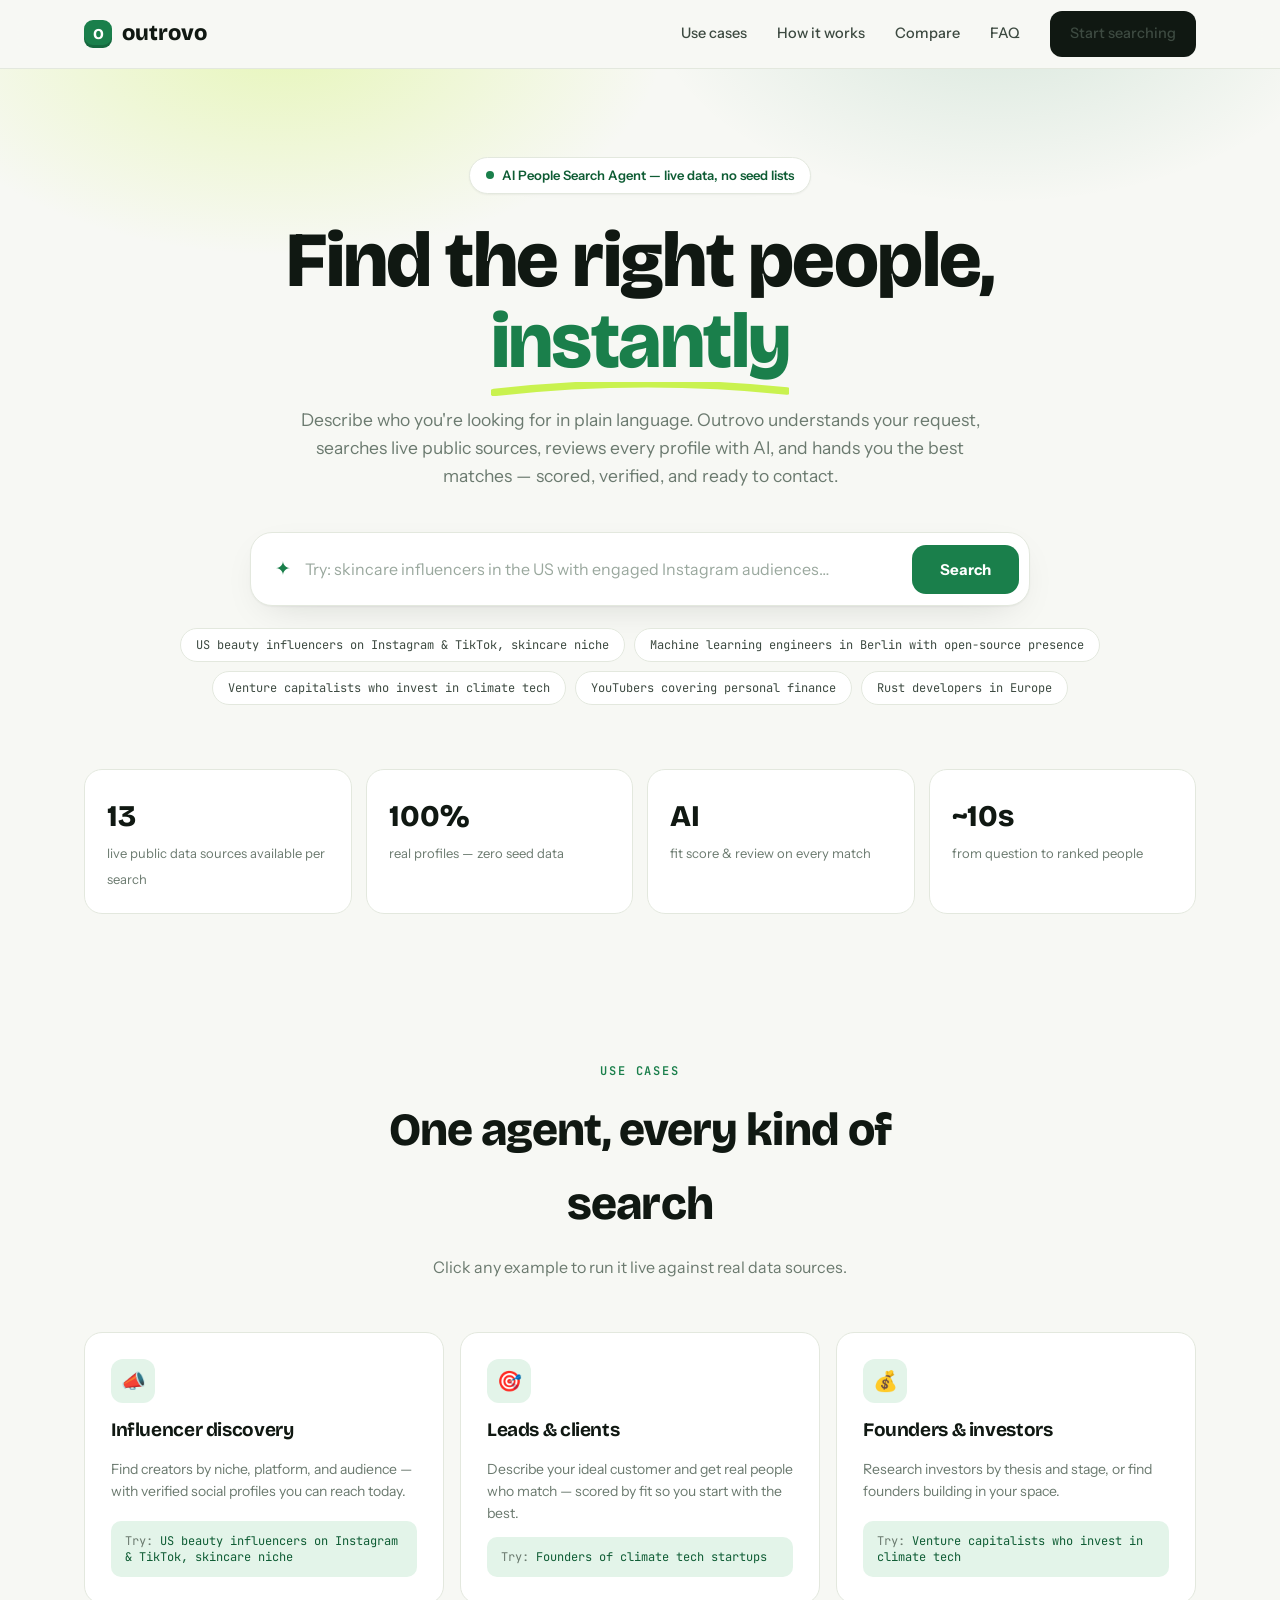
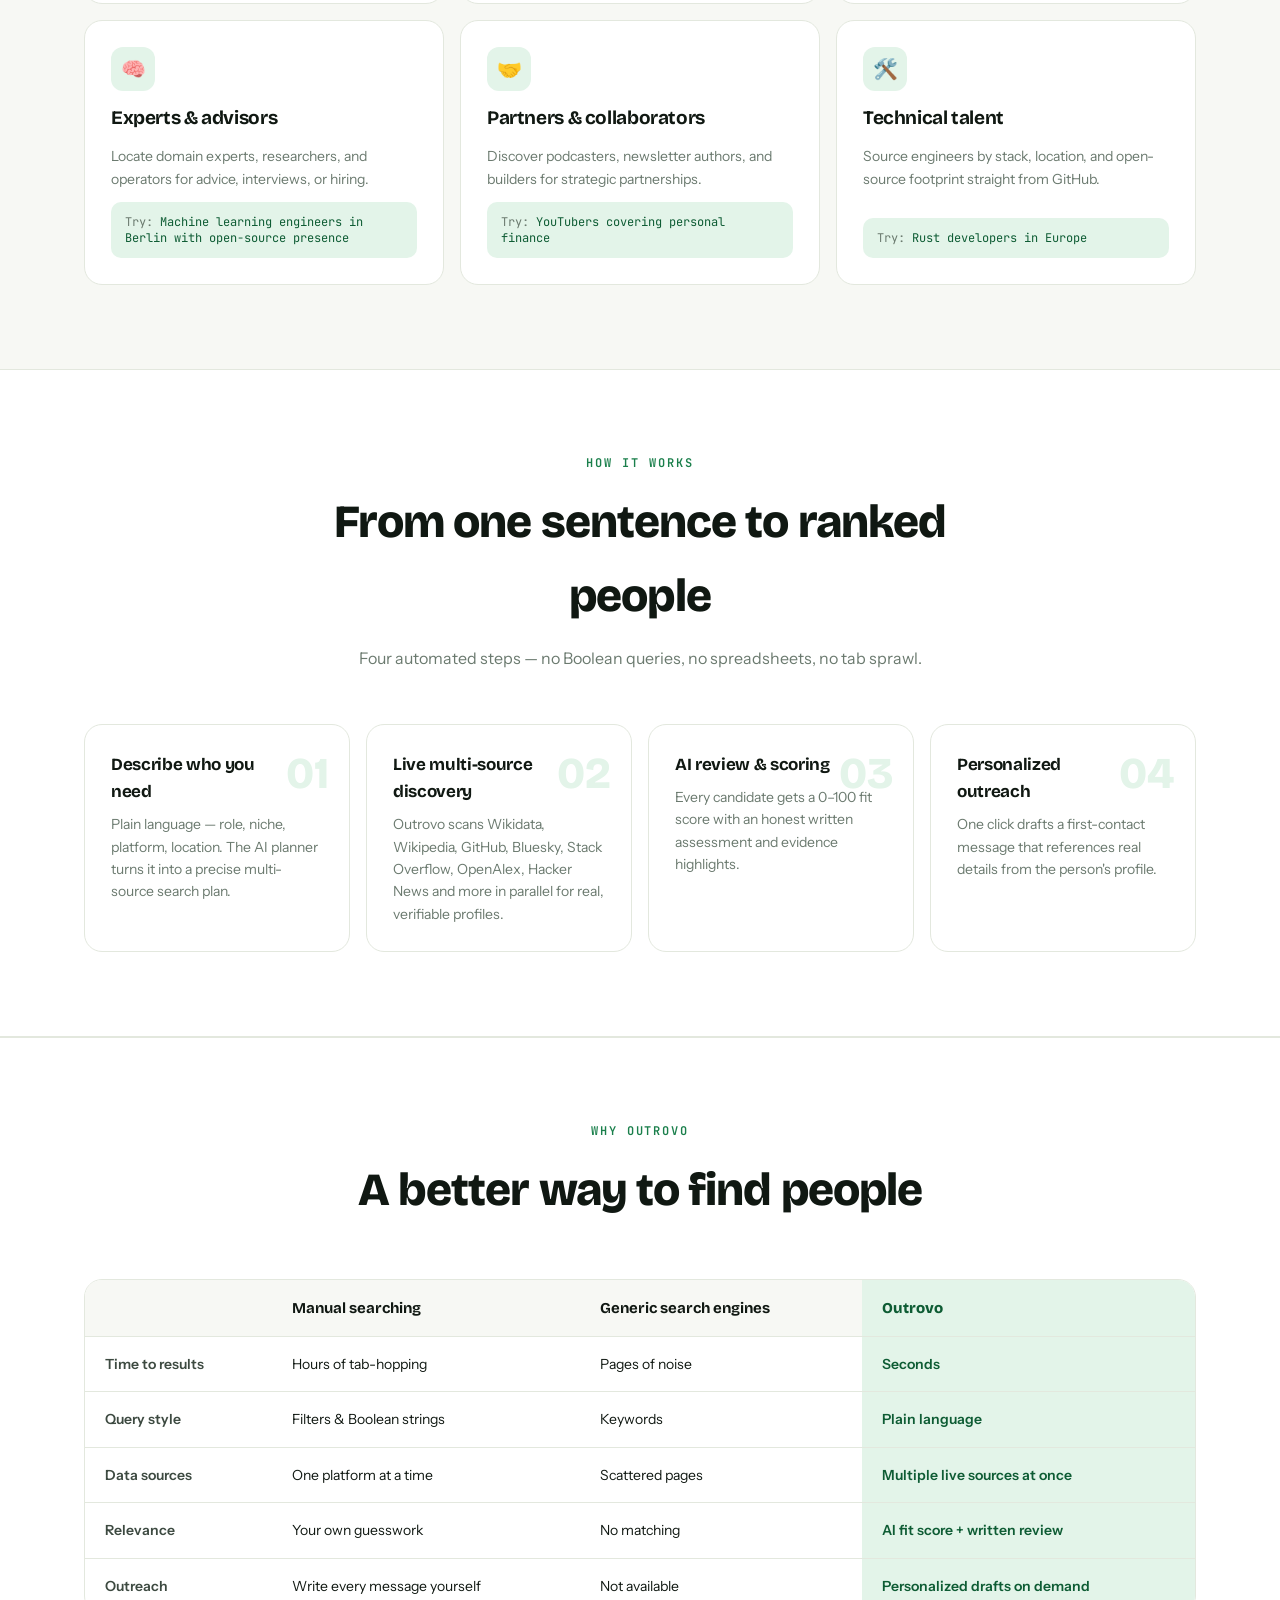
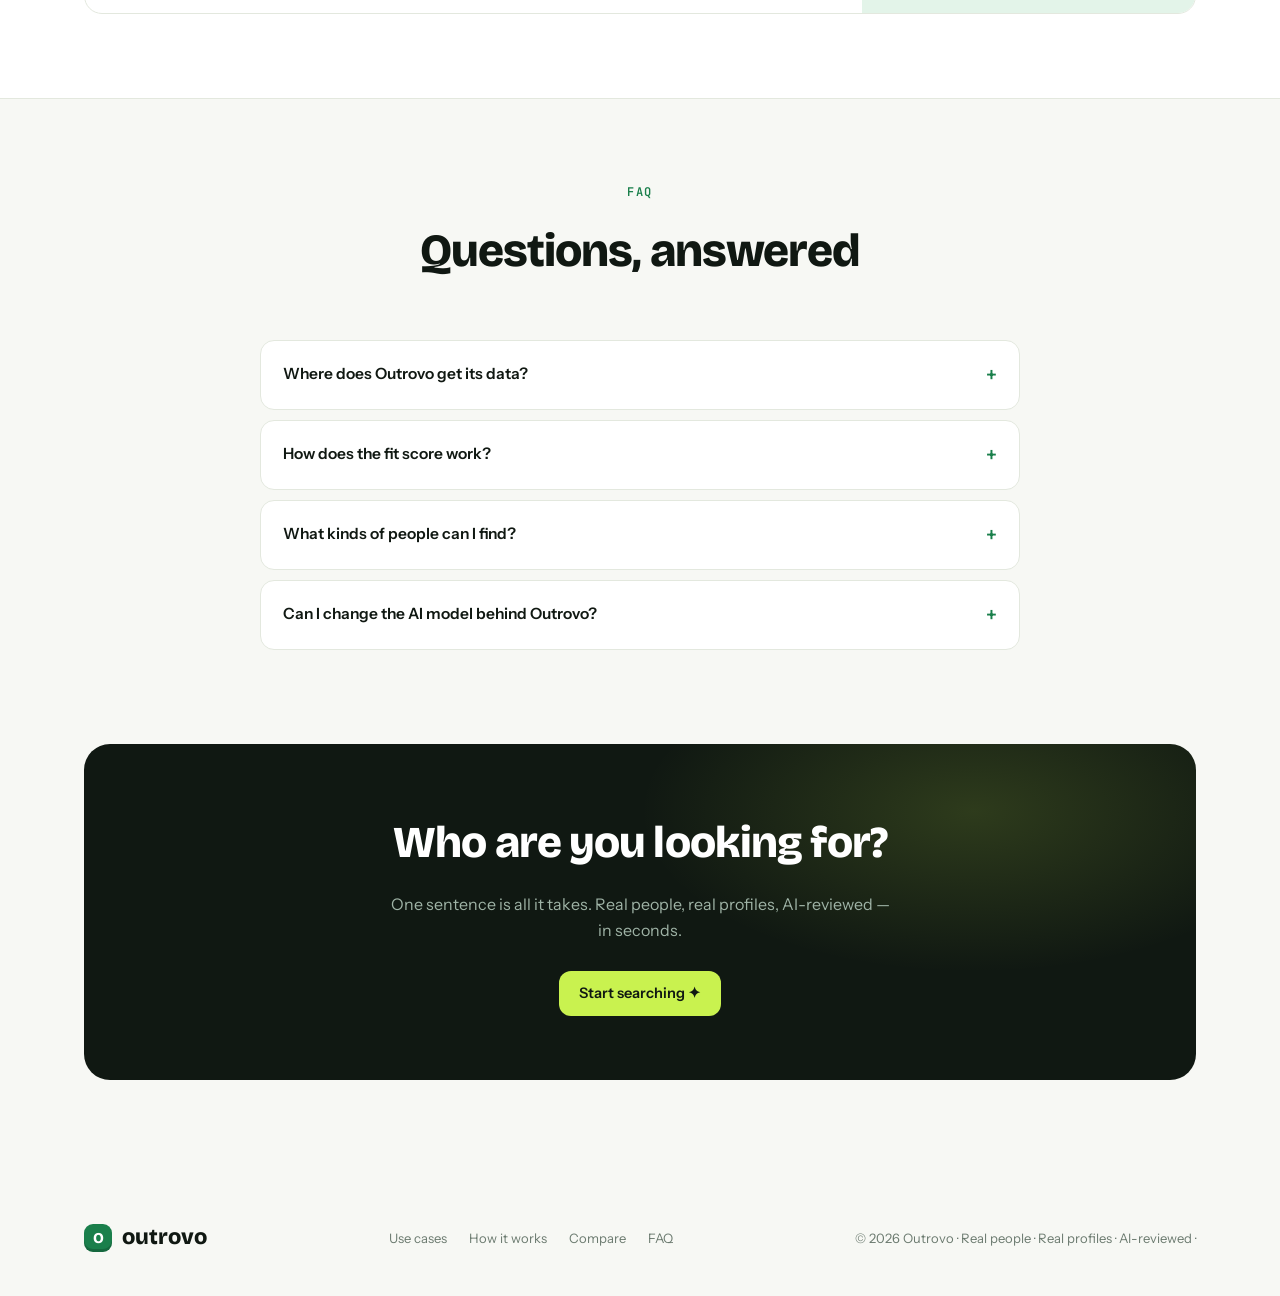
==== static/index.html @ 59906e34 "Add YouTube connector: creator discovery with subscriber counts, no API key Channel search via the p" ====
<!DOCTYPE html>
<html lang="en">
<head>
<meta charset="UTF-8" />
<meta name="viewport" content="width=device-width, initial-scale=1.0" />
<title>Outrovo — AI People Search Engine</title>
<meta name="description" content="Outrovo is an AI people search agent. Describe who you need in plain language — Outrovo finds, reviews, and ranks real people from live public sources." />
<link rel="preconnect" href="https://fonts.googleapis.com">
<link rel="preconnect" href="https://fonts.gstatic.com" crossorigin>
<link href="https://fonts.googleapis.com/css2?family=Bricolage+Grotesque:opsz,wght@12..96,300;12..96,400;12..96,500;12..96,600;12..96,700;12..96,800&family=Instrument+Sans:ital,wght@0,400;0,500;0,600;0,700;1,400&family=JetBrains+Mono:wght@400;500;600&display=swap" rel="stylesheet">
<style>
:root {
  --bg: #f7f8f4;
  --surface: #ffffff;
  --ink: #101812;
  --ink-2: #3d4a41;
  --muted: #6b7a6f;
  --line: #e3e8de;
  --brand: #1a7f4b;
  --brand-deep: #0e5c34;
  --brand-soft: #e3f4e9;
  --lime: #c9f24f;
  --amber: #f59e0b;
  --radius: 18px;
  --shadow: 0 1px 2px rgba(16,24,18,.05), 0 12px 40px -18px rgba(16,24,18,.18);
}
* { margin: 0; padding: 0; box-sizing: border-box; }
html { scroll-behavior: smooth; }
body {
  background: var(--bg); color: var(--ink);
  font-family: 'Instrument Sans', sans-serif; font-size: 16px; line-height: 1.6;
  -webkit-font-smoothing: antialiased;
}
h1, h2, h3, .display { font-family: 'Bricolage Grotesque', sans-serif; letter-spacing: -0.02em; }
.wrap { max-width: 1160px; margin: 0 auto; padding: 0 24px; }
.mono { font-family: 'JetBrains Mono', monospace; }

/* ── nav ─────────────────────────── */
nav {
  position: sticky; top: 0; z-index: 50;
  background: rgba(247,248,244,.85); backdrop-filter: blur(14px);
  border-bottom: 1px solid var(--line);
}
.nav-inner { display: flex; align-items: center; justify-content: space-between; height: 68px; }
.logo { display: flex; align-items: center; gap: 10px; font-family: 'Bricolage Grotesque'; font-weight: 800; font-size: 22px; color: var(--ink); text-decoration: none; }
.logo-mark {
  width: 28px; height: 28px; border-radius: 9px; background: var(--brand);
  display: grid; place-items: center; color: #fff; font-size: 15px; font-weight: 800;
  box-shadow: inset 0 -3px 0 rgba(0,0,0,.18);
}
.nav-links { display: flex; gap: 30px; align-items: center; }
.nav-links a { color: var(--ink-2); text-decoration: none; font-size: 14.5px; font-weight: 500; transition: color .2s; }
.nav-links a:hover { color: var(--brand); }
.btn {
  display: inline-flex; align-items: center; gap: 8px; border: none; cursor: pointer;
  font-family: 'Instrument Sans'; font-weight: 600; font-size: 14.5px;
  border-radius: 12px; padding: 11px 20px; text-decoration: none; transition: all .2s;
}
.btn-primary { background: var(--ink); color: #fff; }
.btn-primary:hover { background: var(--brand-deep); transform: translateY(-1px); }
.btn-ghost { background: transparent; color: var(--ink); border: 1px solid var(--line); }
.btn-ghost:hover { border-color: var(--ink); }
@media (max-width: 760px) { .nav-links a:not(.btn) { display: none; } }

/* ── hero ─────────────────────────── */
.hero { padding: 88px 0 64px; text-align: center; position: relative; overflow: hidden; }
.hero::before {
  content: ""; position: absolute; inset: -200px 0 auto; height: 560px; z-index: -1;
  background:
    radial-gradient(ellipse 46% 60% at 22% 30%, rgba(201,242,79,.35), transparent 65%),
    radial-gradient(ellipse 42% 55% at 78% 24%, rgba(26,127,75,.14), transparent 65%);
}
.badge {
  display: inline-flex; align-items: center; gap: 8px;
  background: var(--surface); border: 1px solid var(--line); border-radius: 999px;
  padding: 7px 16px; font-size: 13px; font-weight: 600; color: var(--brand-deep);
  box-shadow: var(--shadow); animation: rise .6s both;
}
.badge .dot { width: 8px; height: 8px; border-radius: 50%; background: var(--brand); animation: pulse 1.8s infinite; }
@keyframes pulse { 50% { opacity: .4; } }
.hero h1 {
  font-size: clamp(42px, 6.6vw, 78px); font-weight: 800; line-height: 1.04;
  margin: 26px auto 0; max-width: 15ch; animation: rise .6s .08s both;
}
.hero h1 .accent { color: var(--brand); position: relative; white-space: nowrap; }
.hero h1 .accent svg { position: absolute; left: 0; right: 0; bottom: -8px; width: 100%; }
.hero-sub { max-width: 58ch; margin: 24px auto 0; color: var(--muted); font-size: 17.5px; animation: rise .6s .16s both; }
@keyframes rise { from { opacity: 0; transform: translateY(18px); } to { opacity: 1; transform: none; } }

/* ── search console ───────────────── */
.console {
  max-width: 780px; margin: 42px auto 0; background: var(--surface);
  border: 1px solid var(--line); border-radius: 22px; padding: 10px;
  box-shadow: var(--shadow); animation: rise .6s .24s both;
  transition: border-color .25s, box-shadow .25s;
}
.console:focus-within { border-color: var(--brand); box-shadow: 0 0 0 4px rgba(26,127,75,.12), var(--shadow); }
.console-row { display: flex; gap: 10px; align-items: center; }
.console-icon { padding-left: 14px; color: var(--brand); font-size: 19px; user-select: none; }
#query {
  flex: 1; border: none; outline: none; background: transparent;
  font-family: 'Instrument Sans'; font-size: 16px; color: var(--ink); padding: 16px 4px;
}
#query::placeholder { color: #9aa89e; }
#searchBtn {
  background: var(--brand); color: #fff; border: none; border-radius: 14px;
  font-family: 'Instrument Sans'; font-weight: 700; font-size: 15px;
  padding: 15px 28px; cursor: pointer; transition: all .2s; white-space: nowrap;
}
#searchBtn:hover { background: var(--brand-deep); }
#searchBtn:disabled { background: #b9c7bd; cursor: wait; }
.chips { display: flex; flex-wrap: wrap; gap: 9px; justify-content: center; margin-top: 22px; animation: rise .6s .32s both; }
.chip {
  font-family: 'JetBrains Mono', monospace; font-size: 12px; color: var(--ink-2);
  background: var(--surface); border: 1px solid var(--line); border-radius: 999px;
  padding: 8px 15px; cursor: pointer; transition: all .2s;
}
.chip:hover { border-color: var(--brand); color: var(--brand-deep); transform: translateY(-1px); }

/* ── stats strip ─────────────────── */
.stats { margin-top: 64px; display: grid; grid-template-columns: repeat(4, 1fr); gap: 14px; animation: rise .6s .4s both; }
.stat {
  background: var(--surface); border: 1px solid var(--line); border-radius: var(--radius);
  padding: 22px; text-align: left;
}
.stat b { display: block; font-family: 'Bricolage Grotesque'; font-size: 30px; font-weight: 800; color: var(--ink); }
.stat span { font-size: 13px; color: var(--muted); }
@media (max-width: 760px) { .stats { grid-template-columns: repeat(2, 1fr); } }

/* ── sections ─────────────────────── */
section { padding: 84px 0; }
.sec-head { text-align: center; max-width: 640px; margin: 0 auto 52px; }
.sec-kicker { font-family: 'JetBrains Mono'; font-size: 12px; font-weight: 600; letter-spacing: .16em; text-transform: uppercase; color: var(--brand); }
.sec-head h2 { font-size: clamp(30px, 4.4vw, 46px); font-weight: 800; margin-top: 12px; }
.sec-head p { color: var(--muted); margin-top: 14px; }

/* use cases */
.uc-grid { display: grid; grid-template-columns: repeat(auto-fit, minmax(320px, 1fr)); gap: 16px; }
.uc-card {
  background: var(--surface); border: 1px solid var(--line); border-radius: var(--radius);
  padding: 26px; transition: all .25s; display: flex; flex-direction: column; gap: 12px;
}
.uc-card:hover { border-color: var(--brand); transform: translateY(-3px); box-shadow: var(--shadow); }
.uc-icon {
  width: 44px; height: 44px; border-radius: 12px; background: var(--brand-soft);
  display: grid; place-items: center; font-size: 20px;
}
.uc-card h3 { font-size: 19px; font-weight: 700; }
.uc-card p { font-size: 14px; color: var(--muted); flex: 1; }
.uc-example {
  font-family: 'JetBrains Mono'; font-size: 12px; color: var(--brand-deep);
  background: var(--brand-soft); border-radius: 10px; padding: 11px 13px;
  cursor: pointer; transition: all .2s; border: 1px solid transparent; text-align: left;
}
.uc-example:hover { border-color: var(--brand); }
.uc-example::before { content: "Try: "; color: var(--muted); }

/* how it works */
.steps { display: grid; grid-template-columns: repeat(auto-fit, minmax(230px, 1fr)); gap: 16px; counter-reset: step; }
.step {
  background: var(--surface); border: 1px solid var(--line); border-radius: var(--radius);
  padding: 26px; position: relative;
}
.step::before {
  counter-increment: step; content: "0" counter(step);
  font-family: 'Bricolage Grotesque'; font-size: 44px; font-weight: 800; color: var(--brand-soft);
  position: absolute; top: 14px; right: 20px;
}
.step h3 { font-size: 17px; font-weight: 700; margin-bottom: 8px; max-width: 85%; }
.step p { font-size: 14px; color: var(--muted); }

/* ── results ─────────────────────── */
#results { display: none; padding: 84px 0; }
#results.on { display: block; }
.trace {
  max-width: 780px; margin: 0 auto 36px; background: var(--ink); color: #cfe3d4;
  border-radius: 16px; padding: 20px 24px; font-family: 'JetBrains Mono'; font-size: 12.5px;
  box-shadow: var(--shadow);
}
.trace-line { display: flex; gap: 12px; padding: 5px 0; border-bottom: 1px dashed rgba(255,255,255,.09); animation: rise .35s both; }
.trace-line:last-child { border-bottom: none; }
.t-tag { color: var(--lime); min-width: 92px; text-transform: uppercase; font-size: 10.5px; letter-spacing: .1em; padding-top: 2px; }
.t-val { color: #e8f2ea; }
.scan { display: inline-block; width: 8px; height: 14px; background: var(--lime); margin-left: 6px; animation: pulse .8s steps(2) infinite; }
.results-meta { text-align: center; color: var(--muted); font-size: 14px; margin-bottom: 34px; font-family: 'JetBrains Mono'; }
.export-bar { text-align: center; margin: -26px 0 34px; }
.btn-export { padding: 9px 18px; border: 1px solid var(--border); border-radius: 10px; background: #fff; color: var(--ink); font-size: 13px; font-weight: 600; cursor: pointer; }
.btn-export:hover { border-color: var(--accent); color: var(--accent); }
.refine-bar { display: flex; gap: 10px; max-width: 780px; margin: -18px auto 34px; }
.refine-bar input {
  flex: 1; padding: 12px 16px; border: 1px solid var(--border); border-radius: 12px;
  background: #fff; font-size: 14px; color: var(--ink); outline: none;
}
.refine-bar input:focus { border-color: var(--accent); box-shadow: 0 0 0 3px rgba(22,163,74,.08); }
.btn-refine {
  padding: 12px 22px; border: none; border-radius: 12px; background: var(--accent);
  color: #fff; font-size: 14px; font-weight: 700; cursor: pointer; white-space: nowrap;
}
.btn-refine:hover { filter: brightness(1.08); }
.btn-refine:disabled { opacity: .55; cursor: wait; }
#history { margin-top: 26px; text-align: center; }
#history h3 { font-size: 13px; text-transform: uppercase; letter-spacing: .12em; color: var(--muted); margin-bottom: 10px; font-weight: 600; }
.history-item { margin: 4px; padding: 8px 14px; border: 1px solid var(--border); border-radius: 999px; background: #fff; font-size: 13px; cursor: pointer; }
.history-item:hover { border-color: var(--accent); color: var(--accent); }
.table-wrap {
  background: var(--surface); border: 1px solid var(--line); border-radius: var(--radius);
  overflow-x: auto; box-shadow: var(--shadow);
}
table.results { width: 100%; border-collapse: separate; border-spacing: 0; min-width: 900px; }
table.results thead th {
  position: sticky; top: 0; z-index: 2;
  text-align: left; font-family: 'JetBrains Mono'; font-size: 10.5px; font-weight: 600;
  text-transform: uppercase; letter-spacing: .12em; color: var(--muted);
  padding: 14px 18px; border-bottom: 1px solid var(--line); background: var(--bg);
  cursor: pointer; user-select: none;
}
table.results td { padding: 14px 18px; border-bottom: 1px solid var(--line); vertical-align: middle; font-size: 14.5px; }
table.results tbody tr.person-row { cursor: pointer; transition: background .15s; animation: rise .4s both; }
table.results tbody tr.person-row:hover { background: #fbfdf9; }
table.results tbody tr.person-row:last-of-type td { border-bottom: none; }

/* Frozen Profile column on horizontal scroll (Apollo-style) */
table.results th:first-child, table.results td:first-child {
  position: sticky; left: 0; z-index: 1;
  background: var(--surface);
  min-width: 220px;
  box-shadow: 6px 0 8px -6px rgba(20, 33, 27, .08);
}
table.results thead th:first-child { z-index: 3; background: var(--bg); }
table.results td:first-child { background: var(--surface); }
table.results tbody tr.person-row:hover td:first-child { background: #fbfdf9; }
table.results tbody tr.detail-row td:first-child { background: #fbfdf9; }
.cell-person { display: flex; align-items: center; gap: 13px; min-width: 200px; }
.avatar {
  width: 42px; height: 42px; border-radius: 50%; background: var(--brand-soft); color: var(--brand-deep);
  display: grid; place-items: center; font-family: 'Bricolage Grotesque'; font-weight: 800; font-size: 15px;
  overflow: hidden; flex-shrink: 0;
}
.avatar img { width: 100%; height: 100%; object-fit: cover; }
.cell-name { font-weight: 600; font-size: 15px; }
.cell-sub { font-family: 'JetBrains Mono'; font-size: 10px; color: var(--muted); text-transform: uppercase; letter-spacing: .1em; margin-top: 2px; }
.match { display: inline-flex; align-items: center; gap: 8px; font-family: 'Bricolage Grotesque'; font-weight: 800; font-size: 16px; }
.match .mdot { width: 9px; height: 9px; border-radius: 50%; }
.match.hi { color: var(--brand-deep); } .match.hi .mdot { background: #22b573; box-shadow: 0 0 6px rgba(34,181,115,.5); }
.num-cell { font-family: 'Bricolage Grotesque'; font-weight: 700; color: var(--ink); white-space: nowrap; }
.match.mid { color: #b45309; } .match.mid .mdot { background: var(--amber); }
.match.lo { color: var(--muted); } .match.lo .mdot { background: #c3ccc5; }
.socials { display: flex; gap: 6px; }
.socials a {
  width: 28px; height: 28px; border-radius: 50%; display: grid; place-items: center;
  text-decoration: none; transition: transform .15s, box-shadow .15s;
  border: 1px solid var(--line); color: var(--ink-2); background: var(--surface);
}
.socials a svg { width: 14px; height: 14px; display: block; }
.socials a:hover { transform: translateY(-2px); box-shadow: 0 4px 10px rgba(16,24,18,.15); }
.socials a.s-linkedin { background: #0a66c2; border-color: #0a66c2; color: #fff; }
.socials a.s-x { background: #000; border-color: #000; color: #fff; }
.socials a.s-instagram { background: radial-gradient(circle at 30% 107%, #fdf497 0%, #fdf497 5%, #fd5949 45%, #d6249f 60%, #285aeb 90%); border: none; color: #fff; }
.socials a.s-youtube { background: #ff0033; border-color: #ff0033; color: #fff; }
.socials a.s-tiktok { background: #010101; border-color: #010101; color: #fff; }
.socials a.s-github { background: #24292f; border-color: #24292f; color: #fff; }
.socials a.s-hackernews { background: #ff6600; border-color: #ff6600; color: #fff; }
.socials a.s-wikipedia, .socials a.s-wikidata { background: #fff; color: #101812; }
.socials a.s-mastodon { background: #6364ff; border-color: #6364ff; color: #fff; }
.socials a.s-devto { background: #0a0a0a; border-color: #0a0a0a; color: #fff; }
.socials a.s-producthunt { background: #da552f; border-color: #da552f; color: #fff; }
.cell-company { display: flex; align-items: center; gap: 10px; font-weight: 600; color: var(--ink); }
.company-logo {
  width: 26px; height: 26px; border-radius: 7px; object-fit: contain;
  background: var(--surface); border: 1px solid var(--line); padding: 2px; flex-shrink: 0;
}
.cell-role { color: var(--ink-2); }
.cell-country { font-family: 'JetBrains Mono'; font-size: 13px; font-weight: 600; color: var(--ink-2); white-space: nowrap; }
.cell-country .flag { font-size: 17px; margin-right: 7px; }
.check-btn {
  display: inline-flex; align-items: center; gap: 7px; background: var(--surface);
  border: 1px solid var(--line); border-radius: 999px; padding: 8px 17px;
  font-family: 'Instrument Sans'; font-weight: 600; font-size: 13px; color: var(--ink);
  cursor: pointer; transition: all .2s; white-space: nowrap;
}
.check-btn:hover { border-color: var(--brand); color: var(--brand-deep); background: var(--brand-soft); }
tr.detail-row td { background: #fbfdf9; padding: 0 18px; }
.detail-box { padding: 18px 6px 22px; display: none; }
tr.detail-row.open td .detail-box { display: block; animation: rise .3s both; }
.fit {
  padding: 13px 15px; border-left: 3px solid var(--brand);
  background: var(--brand-soft); border-radius: 0 10px 10px 0;
  font-size: 13.5px; line-height: 1.55; color: var(--brand-deep); max-width: 720px;
}
.highlights { margin-top: 11px; display: flex; flex-direction: column; gap: 5px; }
.highlights li { list-style: none; font-size: 12.5px; color: var(--muted); padding-left: 17px; position: relative; }
.highlights li::before { content: "▸"; position: absolute; left: 0; color: var(--brand); }
.outreach-btn {
  margin-top: 14px; background: var(--surface); border: 1px dashed var(--brand);
  color: var(--brand-deep); border-radius: 11px; padding: 10px 20px; font-weight: 600; font-size: 13px;
  cursor: pointer; transition: all .2s; font-family: 'Instrument Sans';
}
.outreach-btn:hover { background: var(--brand-soft); }
.outreach-btn:disabled { opacity: .55; cursor: wait; }
.outreach-text {
  margin-top: 11px; display: none; white-space: pre-wrap; font-size: 13px; line-height: 1.65;
  color: var(--ink-2); background: var(--surface); border: 1px solid var(--line); border-radius: 10px;
  padding: 14px; max-width: 720px;
}
.outreach-text.on { display: block; animation: rise .35s both; }
.email-box { margin-top: 14px; max-width: 720px; }
.email-box .eb-title { font-family: 'JetBrains Mono'; font-size: 10.5px; font-weight: 600; text-transform: uppercase; letter-spacing: .12em; color: var(--muted); margin-bottom: 8px; }
.email-item {
  display: flex; align-items: center; gap: 10px; background: var(--surface);
  border: 1px solid var(--line); border-radius: 10px; padding: 9px 13px; margin-bottom: 7px;
  font-family: 'JetBrains Mono'; font-size: 13px; animation: rise .3s both;
}
.email-item .addr { color: var(--brand-deep); font-weight: 600; }
.email-item .src { font-size: 10.5px; color: var(--muted); text-transform: uppercase; letter-spacing: .08em; }
.email-item .copy {
  margin-left: auto; border: 1px solid var(--line); background: var(--surface); border-radius: 7px;
  padding: 4px 11px; font-size: 11px; font-weight: 600; cursor: pointer; color: var(--ink-2);
  font-family: 'Instrument Sans'; transition: all .18s;
}
.email-item .copy:hover { border-color: var(--brand); color: var(--brand-deep); }
.email-none { font-size: 13px; color: var(--muted); font-style: italic; }
.email-loading { font-size: 13px; color: var(--brand-deep); font-family: 'JetBrains Mono'; }
.empty { text-align: center; padding: 60px 20px; color: var(--muted); font-size: 17px; }
.err {
  max-width: 780px; margin: 0 auto 24px; border: 1px solid #f0caca; background: #fdf1f1; color: #b03131;
  border-radius: 12px; padding: 14px 18px; font-size: 13.5px; display: none;
}

/* comparison */
.compare { overflow-x: auto; }
.compare table { width: 100%; border-collapse: separate; border-spacing: 0; background: var(--surface); border: 1px solid var(--line); border-radius: var(--radius); overflow: hidden; min-width: 640px; }
.compare th, .compare td { padding: 16px 20px; text-align: left; font-size: 14px; border-bottom: 1px solid var(--line); }
.compare th { font-family: 'Bricolage Grotesque'; font-size: 15px; background: var(--bg); }
.compare tr:last-child td { border-bottom: none; }
.compare td:first-child { font-weight: 600; color: var(--ink-2); }
.compare .ours { background: var(--brand-soft); color: var(--brand-deep); font-weight: 600; }
.compare th.ours { font-weight: 800; }

/* faq */
.faq { max-width: 760px; margin: 0 auto; }
.faq details { background: var(--surface); border: 1px solid var(--line); border-radius: 14px; margin-bottom: 10px; overflow: hidden; }
.faq summary {
  cursor: pointer; padding: 18px 22px; font-weight: 600; font-size: 15.5px; list-style: none;
  display: flex; justify-content: space-between; align-items: center;
}
.faq summary::after { content: "+"; font-size: 20px; color: var(--brand); transition: transform .2s; }
.faq details[open] summary::after { transform: rotate(45deg); }
.faq details p { padding: 0 22px 18px; color: var(--muted); font-size: 14.5px; }

/* cta + footer */
.cta {
  background: var(--ink); border-radius: 26px; padding: 64px 40px; text-align: center; color: #fff;
  position: relative; overflow: hidden;
}
.cta::before {
  content: ""; position: absolute; inset: 0;
  background: radial-gradient(ellipse 50% 80% at 80% 20%, rgba(201,242,79,.16), transparent 60%);
}
.cta h2 { font-size: clamp(28px, 4vw, 44px); font-weight: 800; position: relative; }
.cta p { color: #9fb3a6; margin: 14px auto 28px; max-width: 46ch; position: relative; }
.cta .btn-primary { background: var(--lime); color: var(--ink); position: relative; }
.cta .btn-primary:hover { background: #dbff70; }
footer { padding: 56px 0 40px; }
.foot-grid { display: flex; justify-content: space-between; flex-wrap: wrap; gap: 24px; align-items: center; }
.foot-note { color: var(--muted); font-size: 13px; }
.foot-links { display: flex; gap: 22px; }
.foot-links a { color: var(--muted); text-decoration: none; font-size: 13px; }
.foot-links a:hover { color: var(--brand); }
</style>
</head>
<body>

<nav>
  <div class="wrap nav-inner">
    <a class="logo" href="#top"><span class="logo-mark">O</span>outrovo</a>
    <div class="nav-links">
      <a href="#use-cases">Use cases</a>
      <a href="#how">How it works</a>
      <a href="#compare">Compare</a>
      <a href="#faq">FAQ</a>
      <a class="btn btn-primary" href="#top" onclick="focusSearch(event)">Start searching</a>
    </div>
  </div>
</nav>

<!-- ── hero + search ─────────────────────────── -->
<header class="hero" id="top">
  <div class="wrap">
    <span class="badge"><span class="dot"></span>AI People Search Agent — live data, no seed lists</span>
    <h1>Find the right people, <span class="accent">instantly<svg viewBox="0 0 200 9" preserveAspectRatio="none"><path d="M2 7 Q 100 -4 198 6" stroke="#c9f24f" stroke-width="5" fill="none" stroke-linecap="round"/></svg></span></h1>
    <p class="hero-sub">
      Describe who you're looking for in plain language. Outrovo understands your request,
      searches live public sources, reviews every profile with AI, and hands you the best
      matches — scored, verified, and ready to contact.
    </p>

    <div class="console">
      <div class="console-row">
        <span class="console-icon">✦</span>
        <input id="query" placeholder="Try: skincare influencers in the US with engaged Instagram audiences…" autocomplete="off" />
        <button id="searchBtn">Search</button>
      </div>
    </div>

    <div class="chips">
      <button class="chip">US beauty influencers on Instagram &amp; TikTok, skincare niche</button>
      <button class="chip">Machine learning engineers in Berlin with open-source presence</button>
      <button class="chip">Venture capitalists who invest in climate tech</button>
      <button class="chip">YouTubers covering personal finance</button>
      <button class="chip">Rust developers in Europe</button>
    </div>

    <div class="stats">
      <div class="stat"><b>13</b><span>live public data sources available per search</span></div>
      <div class="stat"><b>100%</b><span>real profiles — zero seed data</span></div>
      <div class="stat"><b>AI</b><span>fit score &amp; review on every match</span></div>
      <div class="stat"><b>~10s</b><span>from question to ranked people</span></div>
    </div>
  </div>
</header>

<!-- ── use cases ─────────────────────────── -->
<section id="use-cases">
  <div class="wrap">
    <div class="sec-head">
      <div class="sec-kicker">Use cases</div>
      <h2>One agent, every kind of search</h2>
      <p>Click any example to run it live against real data sources.</p>
    </div>
    <div class="uc-grid">
      <div class="uc-card">
        <div class="uc-icon">📣</div>
        <h3>Influencer discovery</h3>
        <p>Find creators by niche, platform, and audience — with verified social profiles you can reach today.</p>
        <button class="uc-example">US beauty influencers on Instagram &amp; TikTok, skincare niche</button>
      </div>
      <div class="uc-card">
        <div class="uc-icon">🎯</div>
        <h3>Leads &amp; clients</h3>
        <p>Describe your ideal customer and get real people who match — scored by fit so you start with the best.</p>
        <button class="uc-example">Founders of climate tech startups</button>
      </div>
      <div class="uc-card">
        <div class="uc-icon">💰</div>
        <h3>Founders &amp; investors</h3>
        <p>Research investors by thesis and stage, or find founders building in your space.</p>
        <button class="uc-example">Venture capitalists who invest in climate tech</button>
      </div>
      <div class="uc-card">
        <div class="uc-icon">🧠</div>
        <h3>Experts &amp; advisors</h3>
        <p>Locate domain experts, researchers, and operators for advice, interviews, or hiring.</p>
        <button class="uc-example">Machine learning engineers in Berlin with open-source presence</button>
      </div>
      <div class="uc-card">
        <div class="uc-icon">🤝</div>
        <h3>Partners &amp; collaborators</h3>
        <p>Discover podcasters, newsletter authors, and builders for strategic partnerships.</p>
        <button class="uc-example">YouTubers covering personal finance</button>
      </div>
      <div class="uc-card">
        <div class="uc-icon">🛠️</div>
        <h3>Technical talent</h3>
        <p>Source engineers by stack, location, and open-source footprint straight from GitHub.</p>
        <button class="uc-example">Rust developers in Europe</button>
      </div>
    </div>
  </div>
</section>

<!-- ── how it works ─────────────────────────── -->
<section id="how" style="background: var(--surface); border-block: 1px solid var(--line);">
  <div class="wrap">
    <div class="sec-head">
      <div class="sec-kicker">How it works</div>
      <h2>From one sentence to ranked people</h2>
      <p>Four automated steps — no Boolean queries, no spreadsheets, no tab sprawl.</p>
    </div>
    <div class="steps">
      <div class="step">
        <h3>Describe who you need</h3>
        <p>Plain language — role, niche, platform, location. The AI planner turns it into a precise multi-source search plan.</p>
      </div>
      <div class="step">
        <h3>Live multi-source discovery</h3>
        <p>Outrovo scans Wikidata, Wikipedia, GitHub, Bluesky, Stack Overflow, OpenAlex, Hacker News and more in parallel for real, verifiable profiles.</p>
      </div>
      <div class="step">
        <h3>AI review &amp; scoring</h3>
        <p>Every candidate gets a 0–100 fit score with an honest written assessment and evidence highlights.</p>
      </div>
      <div class="step">
        <h3>Personalized outreach</h3>
        <p>One click drafts a first-contact message that references real details from the person's profile.</p>
      </div>
    </div>
  </div>
</section>

<!-- ── results ─────────────────────────── -->
<section id="results">
  <div class="wrap">
    <div class="sec-head">
      <div class="sec-kicker">Live results</div>
      <h2>Your matches</h2>
    </div>
    <div class="err" id="err"></div>
    <div class="trace" id="trace"></div>
    <div class="results-meta" id="resultsMeta"></div>
    <div class="export-bar" id="exportBar" style="display:none;">
      <button class="btn-export" onclick="exportCsv()">⬇ Export CSV</button>
    </div>
    <div class="refine-bar" id="refineBar" style="display:none;">
      <input id="refineInput" placeholder='Refine these results — e.g. "only Taiwan", "drop agencies", "sort by followers"…' autocomplete="off" />
      <button class="btn-refine" id="refineBtn" onclick="runRefine()">Refine</button>
    </div>
    <div class="table-wrap" id="tableWrap" style="display:none;">
      <table class="results">
        <thead>
          <tr>
            <th data-sort="name">Profile</th>
            <th data-sort="fit_score">Match</th>
            <th>Link</th>
            <th data-sort="company">Company</th>
            <th data-sort="role">Title</th>
            <th>Email</th>
            <th data-sort="country_code">Country</th>
            <th data-sort="followers">Followers</th>
            <th data-sort="avg_views">Avg. Views</th>
          </tr>
        </thead>
        <tbody id="rows"></tbody>
      </table>
    </div>
    <div class="empty" id="empty" style="display:none;"></div>
  </div>
</section>

<!-- ── comparison ─────────────────────────── -->
<section id="compare" style="background: var(--surface); border-block: 1px solid var(--line);">
  <div class="wrap">
    <div class="sec-head">
      <div class="sec-kicker">Why Outrovo</div>
      <h2>A better way to find people</h2>
    </div>
    <div class="compare">
      <table>
        <tr><th></th><th>Manual searching</th><th>Generic search engines</th><th class="ours">Outrovo</th></tr>
        <tr><td>Time to results</td><td>Hours of tab-hopping</td><td>Pages of noise</td><td class="ours">Seconds</td></tr>
        <tr><td>Query style</td><td>Filters &amp; Boolean strings</td><td>Keywords</td><td class="ours">Plain language</td></tr>
        <tr><td>Data sources</td><td>One platform at a time</td><td>Scattered pages</td><td class="ours">Multiple live sources at once</td></tr>
        <tr><td>Relevance</td><td>Your own guesswork</td><td>No matching</td><td class="ours">AI fit score + written review</td></tr>
        <tr><td>Outreach</td><td>Write every message yourself</td><td>Not available</td><td class="ours">Personalized drafts on demand</td></tr>
      </table>
    </div>
  </div>
</section>

<!-- ── faq ─────────────────────────── -->
<section id="faq">
  <div class="wrap">
    <div class="sec-head">
      <div class="sec-kicker">FAQ</div>
      <h2>Questions, answered</h2>
    </div>
    <div class="faq">
      <details>
        <summary>Where does Outrovo get its data?</summary>
        <p>Every result comes from live public sources queried at search time — Wikidata, Wikipedia, GitHub, Bluesky, Stack Overflow, OpenAlex, Hacker News, DEV.to, Mastodon, and Product Hunt. There is no seed database and no static lists: if a profile appears, it was fetched and reviewed in real time.</p>
      </details>
      <details>
        <summary>How does the fit score work?</summary>
        <p>An AI reviewer reads each candidate's real profile data and scores fit from 0–100 against your request, with a written explanation and evidence highlights. Scores are deliberately strict — only strong, specific matches score above 80.</p>
      </details>
      <details>
        <summary>What kinds of people can I find?</summary>
        <p>Influencers and creators with verified social handles, developers and open-source contributors, founders, investors, researchers, and other public figures. The agent picks the right sources for each request automatically.</p>
      </details>
      <details>
        <summary>Can I change the AI model behind Outrovo?</summary>
        <p>Yes. Outrovo talks to any OpenAI-compatible endpoint — the provider, key, and model are simple environment settings, with automatic failover to backup models if one hits its limits.</p>
      </details>
    </div>
  </div>
</section>

<!-- ── cta ─────────────────────────── -->
<section style="padding-top: 0;">
  <div class="wrap">
    <div class="cta">
      <h2>Who are you looking for?</h2>
      <p>One sentence is all it takes. Real people, real profiles, AI-reviewed — in seconds.</p>
      <a class="btn btn-primary" href="#top" onclick="focusSearch(event)">Start searching ✦</a>
    </div>
  </div>
</section>

<footer>
  <div class="wrap foot-grid">
    <a class="logo" href="#top"><span class="logo-mark">O</span>outrovo</a>
    <div class="foot-links">
      <a href="#use-cases">Use cases</a>
      <a href="#how">How it works</a>
      <a href="#compare">Compare</a>
      <a href="#faq">FAQ</a>
    </div>
    <div class="foot-note">© 2026 Outrovo · Real people · Real profiles · AI-reviewed · <span id="indexCount"></span></div>
  </div>
</footer>
<script>
fetch("/api/health").then(r => r.json()).then(d => {
  const el = $("indexCount");
  if (el && d.people_index > 0) el.textContent = `index: ${d.people_index.toLocaleString()} real profiles`;
}).catch(() => {});
</script>

<script>
const $ = (id) => document.getElementById(id);
let lastQuery = "";

function focusSearch(e) {
  e.preventDefault();
  window.scrollTo({ top: 0, behavior: "smooth" });
  setTimeout(() => $("query").focus(), 500);
}

document.querySelectorAll(".chip, .uc-example").forEach(c => {
  c.addEventListener("click", () => { $("query").value = c.textContent.trim(); runSearch(); });
});
$("searchBtn").addEventListener("click", runSearch);
$("query").addEventListener("keydown", e => { if (e.key === "Enter") runSearch(); });
$("refineInput").addEventListener("keydown", e => { if (e.key === "Enter") runRefine(); });

function traceLine(tag, val, scan) {
  const div = document.createElement("div");
  div.className = "trace-line";
  div.innerHTML = `<span class="t-tag">${tag}</span><span class="t-val"></span>`;
  div.querySelector(".t-val").textContent = val;
  if (scan) { const s = document.createElement("span"); s.className = "scan"; div.appendChild(s); }
  $("trace").appendChild(div);
  return div;
}

function scoreClass(s) { return s >= 70 ? "hi" : s >= 40 ? "mid" : "lo"; }

const SOCIAL_ICONS = {
  linkedin: `<svg viewBox="0 0 24 24" fill="currentColor"><path d="M20.45 20.45h-3.55v-5.57c0-1.33-.03-3.04-1.85-3.04-1.86 0-2.14 1.45-2.14 2.94v5.67H9.35V9h3.41v1.56h.05c.47-.9 1.63-1.85 3.36-1.85 3.6 0 4.27 2.37 4.27 5.46v6.28zM5.34 7.43a2.06 2.06 0 1 1 0-4.12 2.06 2.06 0 0 1 0 4.12zM7.12 20.45H3.56V9h3.56v11.45z"/></svg>`,
  x: `<svg viewBox="0 0 24 24" fill="currentColor"><path d="M18.9 1.15h3.68l-8.04 9.19L24 22.85h-7.41l-5.8-7.58-6.64 7.58H.47l8.6-9.83L0 1.15h7.59l5.24 6.93 6.07-6.93zm-1.29 19.5h2.04L6.49 3.24H4.3l13.31 17.41z"/></svg>`,
  instagram: `<svg viewBox="0 0 24 24" fill="currentColor"><path d="M12 2.16c3.2 0 3.58.01 4.85.07 3.25.15 4.77 1.69 4.92 4.92.06 1.27.07 1.65.07 4.85s-.01 3.58-.07 4.85c-.15 3.23-1.66 4.77-4.92 4.92-1.27.06-1.64.07-4.85.07s-3.58-.01-4.85-.07c-3.26-.15-4.77-1.7-4.92-4.92C2.17 15.58 2.16 15.2 2.16 12s.01-3.58.07-4.85C2.38 3.92 3.9 2.38 7.15 2.23 8.42 2.17 8.8 2.16 12 2.16zM12 0C8.74 0 8.33.01 7.05.07 2.7.27.27 2.69.07 7.05.01 8.33 0 8.74 0 12s.01 3.67.07 4.95c.2 4.36 2.62 6.78 6.98 6.98C8.33 23.99 8.74 24 12 24s3.67-.01 4.95-.07c4.35-.2 6.78-2.62 6.98-6.98.06-1.28.07-1.69.07-4.95s-.01-3.67-.07-4.95C23.73 2.7 21.31.27 16.95.07 15.67.01 15.26 0 12 0zm0 5.84A6.16 6.16 0 1 0 18.16 12 6.16 6.16 0 0 0 12 5.84zM12 16a4 4 0 1 1 4-4 4 4 0 0 1-4 4zm6.41-11.85a1.44 1.44 0 1 0 1.44 1.44 1.44 1.44 0 0 0-1.44-1.44z"/></svg>`,
  youtube: `<svg viewBox="0 0 24 24" fill="currentColor"><path d="M23.5 6.19a3.02 3.02 0 0 0-2.12-2.14C19.5 3.55 12 3.55 12 3.55s-7.5 0-9.38.5A3.02 3.02 0 0 0 .5 6.19 31.6 31.6 0 0 0 0 12a31.6 31.6 0 0 0 .5 5.81 3.02 3.02 0 0 0 2.12 2.14c1.88.5 9.38.5 9.38.5s7.5 0 9.38-.5a3.02 3.02 0 0 0 2.12-2.14A31.6 31.6 0 0 0 24 12a31.6 31.6 0 0 0-.5-5.81zM9.55 15.57V8.43L15.82 12l-6.27 3.57z"/></svg>`,
  tiktok: `<svg viewBox="0 0 24 24" fill="currentColor"><path d="M12.53.02C13.84 0 15.14.01 16.44 0c.08 1.53.63 3.09 1.75 4.17 1.12 1.11 2.7 1.62 4.24 1.79v4.03c-1.44-.05-2.89-.35-4.2-.97-.57-.26-1.1-.59-1.62-.93-.01 2.92.01 5.84-.02 8.75-.08 1.4-.54 2.79-1.35 3.94-1.31 1.92-3.58 3.17-5.91 3.21-1.43.08-2.86-.31-4.08-1.03-2.02-1.19-3.44-3.37-3.65-5.71-.02-.5-.03-1-.01-1.49.18-1.9 1.12-3.72 2.58-4.96 1.66-1.44 3.98-2.13 6.15-1.72.02 1.48-.04 2.96-.04 4.44-.99-.32-2.15-.23-3.02.37-.63.41-1.11 1.04-1.36 1.75-.21.51-.15 1.07-.14 1.61.24 1.64 1.82 3.02 3.5 2.87 1.12-.01 2.19-.66 2.77-1.61.19-.33.4-.67.41-1.06.1-1.79.06-3.57.07-5.36.01-4.03-.01-8.05.02-12.07z"/></svg>`,
  github: `<svg viewBox="0 0 24 24" fill="currentColor"><path d="M12 .3a12 12 0 0 0-3.8 23.4c.6.1.8-.3.8-.6v-2c-3.3.7-4-1.6-4-1.6-.6-1.4-1.4-1.8-1.4-1.8-1-.7.1-.7.1-.7 1.2.1 1.8 1.2 1.8 1.2 1 1.8 2.8 1.3 3.5 1 .1-.8.4-1.3.7-1.6-2.7-.3-5.5-1.3-5.5-6 0-1.2.5-2.3 1.2-3.1-.1-.3-.5-1.6.1-3.2 0 0 1-.3 3.4 1.2a11.5 11.5 0 0 1 6 0C17.3 4.7 18.3 5 18.3 5c.6 1.6.2 2.9.1 3.2.8.8 1.2 1.9 1.2 3.1 0 4.7-2.8 5.7-5.5 6 .4.4.8 1.1.8 2.2v3.3c0 .3.2.7.8.6A12 12 0 0 0 12 .3z"/></svg>`,
  hackernews: `<svg viewBox="0 0 24 24" fill="currentColor"><path d="M0 0v24h24V0H0zm13.1 13.3V19h-2.2v-5.7L6.4 5h2.5l2.4 4.4c.6 1.2 1.1 2.3 1.5 3.1h.1c.4-.9.9-2 1.5-3.1L16.7 5h2.5l-4.6 8.3z"/></svg>`,
  wikipedia: `<svg viewBox="0 0 24 24" fill="currentColor"><path d="M12.09 13.12c-.95 4.56-2.51 8.16-3.1 8.96-.11.15-.26.22-.41.22-.14 0-.29-.07-.4-.22-.67-.95-2.26-4.7-3.28-9.26l2.1-.34c.05-.01.1-.02.13-.07.03-.05.04-.11.02-.17l-.21-.67c-.02-.06-.08-.1-.14-.1l-3.61.58c-.06.01-.12-.02-.15-.07-.03-.05-.03-.11-.01-.17l.36-.68c.03-.06.09-.09.15-.08l3.61-.6c.06-.01.11-.04.13-.09.02-.05.02-.11-.01-.16l-.34-.68c-.03-.06-.09-.09-.15-.08l-3.41.58c-.4-1.26-.6-2.5-.6-3.66C2.6 3.42 4.42 1.6 6.9 1.6c.97 0 1.87.29 2.62.79.14-.03.29-.05.44-.05.15 0 .29.02.43.05.75-.5 1.65-.79 2.62-.79 2.48 0 4.3 1.82 4.3 4.3 0 1.16-.2 2.4-.6 3.66l-3.41-.58c-.06-.01-.12.02-.15.08l-.34.68c-.03.05-.03.11-.01.16.02.05.07.08.13.09l3.61.6c.06.01.12.02.15.08l.36.68c.02.06.02.12-.01.17-.03.05-.09.08-.15.07l-3.61-.58c-.06-.01-.12.04-.14.1l-.21.67c-.02.06-.01.12.02.17.03.05.08.06.13.07l2.1.34c-1.02 4.56-2.61 8.31-3.28 9.26-.11.15-.26.22-.4.22-.15 0-.3-.07-.41-.22-.59-.8-2.15-4.4-3.1-8.96zm8.68-7.21c.42 1.32.63 2.63.63 3.89 0 2.15-.59 4.28-1.71 6.13l-2.02-4.9 3.1-.51c.06-.01.11-.04.13-.09.02-.05.02-.11-.01-.16l-.34-.68c-.03-.06-.09-.09-.15-.08l-3.13.52-.85-2.07c.75-.11 1.55-.17 2.4-.17.7 0 1.35.04 1.95.12zM3.2 5.91c.6-.08 1.25-.12 1.95-.12.85 0 1.65.06 2.4.17l-.85 2.07-3.13-.52c-.06-.01-.12.02-.15.08l-.34.68c-.03.05-.03.11-.01.16.02.05.07.08.13.09l3.1.51-2.02 4.9C3.19 14.08 2.6 11.95 2.6 9.8c0-1.26.21-2.57.6-3.89z"/></svg>`,
  wikidata: `<svg viewBox="0 0 24 24" fill="currentColor"><path d="M0 3.6h2.4v16.8H0V3.6zm4.8 0h2.4v16.8H4.8V3.6zm4.8 0h2.4v16.8H9.6V3.6zm4.82 0h2.4v16.8h-2.4V3.6zm4.79 0h2.4v16.8h-2.4V3.6z" opacity=".9"/></svg>`,
  website: `<svg viewBox="0 0 24 24" fill="none" stroke="currentColor" stroke-width="2.4" stroke-linecap="round" stroke-linejoin="round"><path d="M18 13v6a2 2 0 0 1-2 2H5a2 2 0 0 1-2-2V8a2 2 0 0 1 2-2h6"/><polyline points="15 3 21 3 21 9"/><line x1="10" y1="14" x2="21" y2="3"/></svg>`,
  opencorporates: `<svg viewBox="0 0 24 24" fill="none" stroke="currentColor" stroke-width="2.2" stroke-linecap="round"><path d="M3 21h18M5 21V8l7-5 7 5v13M9 21v-6h6v6M9 11h.01M15 11h.01M9 15h.01M15 15h.01"/></svg>`,
  websearch: `<svg viewBox="0 0 24 24" fill="none" stroke="currentColor" stroke-width="2.2" stroke-linecap="round"><circle cx="12" cy="12" r="9"/><path d="M3.6 9h16.8M3.6 15h16.8M12 3a15.3 15.3 0 0 1 0 18 15.3 15.3 0 0 1 0-18"/></svg>`,
  mastodon: `<svg viewBox="0 0 24 24" fill="currentColor"><path d="M23.27 7.34c0-4.48-2.94-5.8-2.94-5.8C18.85.55 15.48.16 12.31.15h-.08c-3.17.01-6.54.4-8.02 1.39 0 0-2.94 1.32-2.94 5.8 0 1.04-.02 2.29.01 3.62.17 6.9 1.31 13.7 7.9 14.11 3.04.19 5.65-.74 5.65-.74l-.12-2.63s-2.17.69-4.61.6c-2.42-.08-4.97-.25-5.36-3.14a5.87 5.87 0 0 1-.05-.43s2.38.58 5.39.72c1.84.08 3.57-.1 5.32-.29 3.36-.37 6.29-2.28 6.65-4.03.58-2.8.53-6.83.53-6.83zm-3.92 8.52h-2.57V8.66c0-1.33-.56-2-1.67-2-1.23 0-1.85.82-1.85 2.43v3.44h-2.55V9.09c0-1.61-.62-2.43-1.85-2.43-1.11 0-1.67.67-1.67 2v7.2H3.61V8.53c0-1.33.34-2.38 1.02-3.16.7-.77 1.62-1.17 2.74-1.17 1.31 0 2.3.5 2.96 1.5l.64 1.08.64-1.08c.66-1 1.65-1.5 2.96-1.5 1.12 0 2.04.4 2.74 1.17.68.78 1.02 1.83 1.02 3.16l.02 7.33z"/></svg>`,
  devto: `<svg viewBox="0 0 24 24" fill="currentColor"><path d="M7.83 10.67c0-.6-.28-.88-.84-.88h-.61v2.55h.61c.56 0 .84-.28.84-.88v-.79zM20.73 0H3.27A3.27 3.27 0 0 0 0 3.27v17.46A3.27 3.27 0 0 0 3.27 24h17.46A3.27 3.27 0 0 0 24 20.73V3.27A3.27 3.27 0 0 0 20.73 0zM8.7 12.22c0 1.44-.98 2.19-2.4 2.19H4.5V7.63h1.83c1.4 0 2.37.76 2.37 2.19v2.4zm4.63-2.96H10.7v1.4h1.43v1.59H10.7v1.44h2.63v1.6h-3.9c-.34 0-.62-.28-.62-.61V8.37c0-.34.28-.61.62-.61h3.9v1.5zm5.33 5.23c-.81 1.11-2.28 1.2-3.17.2-.41-.46-.65-1.05-1.44-2.95l-1.62-4.11h1.83l1.26 3.18 1.24-3.18h1.83l-1.93 6.86z"/></svg>`,
  producthunt: `<svg viewBox="0 0 24 24" fill="currentColor"><path d="M13.6 8.4h-3.4V4.8h3.4a1.8 1.8 0 0 1 0 3.6zm0 6h-3.4v4.8H6.8V0h6.8a5.2 5.2 0 0 1 0 10.4z"/></svg>`
};

let lastResults = null;

function fmtK(v) {
  if (v == null || v === "") return "—";
  const n = Number(v);
  if (!Number.isFinite(n)) return "—";
  if (n >= 1000) return (n / 1000).toFixed(1).replace(/\.0$/, "") + "K";
  return String(n);
}

function followersOf(c) {
  const s = c.stats || {};
  return s.social_followers ?? s.followers ?? s.karma ?? null;
}

function renderHistory(items) {
  if (!items?.length) return;
  const div = document.createElement("div");
  div.id = "history";
  div.innerHTML = "<h3>Recent searches</h3>" +
    items.map(h =>
      `<button class="history-item" onclick="rerunQuery(this)">${h.query.replace(/</g, "&lt;")}</button>`
    ).join(" ");
  const anchor = document.querySelector(".stats") ||
    document.querySelector("#results");
  anchor.parentElement.insertBefore(div, anchor);
}
async function loadHistory() {
  try {
    const r = await fetch("/api/history");
    const d = await r.json();
    renderHistory(d.history);
  } catch (_) { /* history is best-effort */ }
}
function rerunQuery(btn) {
  const q = btn.textContent;
  const input = document.querySelector("input");
  input.value = q;
  input.dispatchEvent(new Event("input"));
  input.focus();
  document.getElementById("searchBtn")?.click();
}
loadHistory();

function exportCsv() {
  if (!lastResults?.results?.length) return;
  const head = ["name","fit_score","role","company","headline","location","source","profile_url","followers"];
  const csv = [head.join(",")]
    .concat(lastResults.results.map(r => head.map(k =>
      `"${String(k === "followers" ? followersOf(r) ?? "" : (r[k] ?? "")).replace(/"/g, '""')}"`).join(",")))
    .join("\n");
  const a = document.createElement("a");
  a.href = URL.createObjectURL(new Blob(["\uFEFF" + csv], { type: "text/csv" }));
  a.download = `outrovo-${String(lastResults.query || "search").replace(/\W+/g, "-").slice(0, 40)}.csv`;
  a.click();
}

function flagEmoji(cc) {
  if (!cc || cc.length !== 2) return "";
  return String.fromCodePoint(...[...cc.toUpperCase()].map(ch => 0x1F1E6 + ch.charCodeAt(0) - 65));
}

function personRows(c, i) {
  const score = c.fit_score || 0;
  const initials = c.name.split(/\s+/).map(w => w[0]).join("").slice(0, 2).toUpperCase();
  const socials = Object.entries(c.platforms || {})
    .filter(([k]) => SOCIAL_ICONS[k])
    .map(([k, u]) => `<a class="s-${k}" href="${u}" target="_blank" rel="noopener" title="${k}">${SOCIAL_ICONS[k]}</a>`)
    .join("");

  const tr = document.createElement("tr");
  tr.className = "person-row";
  tr.style.animationDelay = (i * 0.05) + "s";
  tr.innerHTML = `
    <td><div class="cell-person">
      <div class="avatar">${c.avatar_url ? `<img src="${c.avatar_url}" loading="lazy" onerror="this.remove()">` : initials}</div>
      <div><div class="cell-name"></div><div class="cell-sub"></div></div>
    </div></td>
    <td><span class="match ${scoreClass(score)}"><span class="mdot"></span>${score.toFixed(1)}%</span></td>
    <td><div class="socials">${socials}</div></td>
    <td><div class="cell-company">${c.company_logo ? `<img class="company-logo" src="${c.company_logo}" loading="lazy" onerror="this.remove()">` : ""}<span class="company-name"></span></div></td>
    <td class="cell-role"></td>
    <td><button class="check-btn">✉ Check</button></td>
    <td class="cell-country"></td>
    <td class="num-cell">${fmtK(followersOf(c))}</td>
    <td class="num-cell">${fmtK((c.stats || {}).avg_views)}</td>`;
  tr.querySelector(".cell-name").textContent = c.name;
  tr.querySelector(".cell-sub").textContent = "via " + c.source;
  tr.querySelector(".company-name").textContent = c.company || "—";
  const headline = (c.headline || "").trim();
  const cleanHeadline = /https?:\/\/|@/.test(headline) ? "" : headline.slice(0, 60);
  tr.querySelector(".cell-role").textContent = c.role || cleanHeadline || "—";
  tr.querySelector(".cell-country").innerHTML = c.country_code
    ? `<span class="flag">${flagEmoji(c.country_code)}</span>${c.country_code}`
    : (c.location ? `<span class="flag">◈</span>${c.location.slice(0, 14)}` : "—");

  const detail = document.createElement("tr");
  detail.className = "detail-row";
  detail.innerHTML = `<td colspan="9"><div class="detail-box">
    ${c.fit_reason ? `<div class="fit"></div>` : ""}
    ${(c.highlights || []).length ? `<ul class="highlights">${c.highlights.map(() => "<li></li>").join("")}</ul>` : ""}
    <div class="email-box"><div class="eb-title">✉ Public email discovery</div><div class="email-list"></div></div>
    <button class="outreach-btn">✦ Draft outreach message</button>
    <div class="outreach-text"></div>
  </div></td>`;
  if (c.fit_reason) detail.querySelector(".fit").textContent = c.fit_reason;
  detail.querySelectorAll(".highlights li").forEach((li, j) => li.textContent = c.highlights[j]);

  let emailsLoaded = false;
  async function loadEmails() {
    if (emailsLoaded) return;
    emailsLoaded = true;
    const list = detail.querySelector(".email-list");
    list.innerHTML = `<div class="email-loading">scanning public sources for published emails…</div>`;
    try {
      const r = await fetch("/api/emails", {
        method: "POST", headers: { "Content-Type": "application/json" },
        body: JSON.stringify({ candidate: c })
      });
      const d = await r.json();
      if (!r.ok) throw new Error(d.detail || "failed");
      if (!d.emails.length) {
        list.innerHTML = `<div class="email-none">No publicly published email found for this person.</div>`;
        return;
      }
      list.innerHTML = "";
      d.emails.forEach(e => {
        const item = document.createElement("div");
        item.className = "email-item";
        item.innerHTML = `<span class="addr"></span><span class="src"></span><button class="copy">Copy</button>`;
        item.querySelector(".addr").textContent = e.address;
        item.querySelector(".src").textContent = "via " + e.source;
        item.querySelector(".copy").addEventListener("click", (ev) => {
          ev.stopPropagation();
          navigator.clipboard.writeText(e.address);
          ev.target.textContent = "Copied ✓";
          setTimeout(() => ev.target.textContent = "Copy", 1500);
        });
        list.appendChild(item);
      });
    } catch (e) {
      list.innerHTML = `<div class="email-none">Email lookup failed — try again.</div>`;
      emailsLoaded = false;
    }
  }

  tr.querySelector(".check-btn").addEventListener("click", (e) => {
    e.stopPropagation();
    detail.classList.toggle("open");
    if (detail.classList.contains("open")) loadEmails();
  });
  tr.addEventListener("click", () => {
    detail.classList.toggle("open");
    if (detail.classList.contains("open")) loadEmails();
  });

  const btn = detail.querySelector(".outreach-btn");
  const box = detail.querySelector(".outreach-text");
  btn.addEventListener("click", async (e) => {
    e.stopPropagation();
    btn.disabled = true; btn.textContent = "✦ Drafting…";
    try {
      const r = await fetch("/api/outreach", {
        method: "POST", headers: { "Content-Type": "application/json" },
        body: JSON.stringify({ query: lastQuery, candidate: c })
      });
      const d = await r.json();
      if (!r.ok) throw new Error(d.detail || "failed");
      box.textContent = d.message;
      box.classList.add("on");
      btn.textContent = "✦ Regenerate";
    } catch (e) {
      btn.textContent = "✦ Failed — retry";
    } finally { btn.disabled = false; }
  });
  return [tr, detail];
}

function renderResults(d) {
  traceLine("scanned", d.total_candidates + " real profiles → AI-reviewed in " + d.elapsed_seconds + "s");
  lastResults = d;
  $("exportBar").style.display = "block";
  $("resultsMeta").textContent =
    `${d.results.length} matches · ${d.total_candidates} scanned · ${d.elapsed_seconds}s`;
  if (!d.results.length) {
    $("empty").textContent = "No matching people found in live sources — try rephrasing your request.";
    $("empty").style.display = "block";
    $("tableWrap").style.display = "none";
    $("refineBar").style.display = "none";
  } else {
    $("refineBar").style.display = "flex";
    renderTable();
    if (lastResults.results.length > lastResults.results.filter(c => (c.fit_score || 0) > 0).length) {
      $("resultsMeta").textContent += ` · ${lastResults.results.length - lastResults.results.filter(c => (c.fit_score || 0) > 0).length} irrelevant hidden`;
    }
  }
}

async function runRefine() {
  if (!lastResults || !lastResults.results.length) return;
  const instruction = $("refineInput").value.trim();
  if (instruction.length < 2) return;
  const btn = $("refineBtn");
  btn.disabled = true;
  traceLine("you", instruction);
  let live = traceLine("agent", "refining the current list…", true);
  try {
    const resp = await fetch("/api/refine", {
      method: "POST",
      headers: { "Content-Type": "application/json" },
      body: JSON.stringify({ query: lastQuery, instruction, candidates: lastResults.results }),
    });
    if (!resp.ok) throw new Error("refine failed");
    const out = await resp.json();
    live.querySelector(".scan")?.remove();
    traceLine("agent", out.reply);
    lastResults.results = out.results;
    if (!out.results.length) {
      $("tableWrap").style.display = "none";
      $("empty").textContent = "Nothing matches that refinement — try a different instruction.";
      $("empty").style.display = "block";
    } else {
      $("empty").style.display = "none";
      renderTable();
    }
    $("resultsMeta").textContent =
      `${out.results.length} matches · refined: "${instruction}"`;
    $("refineInput").value = "";
  } catch (e) {
    live.querySelector(".scan")?.remove();
    traceLine("agent", "refinement failed — try again");
  } finally {
    btn.disabled = false;
    $("refineInput").focus();
  }
}

/* ---- sortable grid state ---- */
let sortState = { key: "fit_score", dir: -1 };

const SORT_GETTERS = {
  name: c => (c.name || "").toLowerCase(),
  fit_score: c => c.fit_score || 0,
  company: c => (c.company || "").toLowerCase(),
  role: c => (c.role || "").toLowerCase(),
  country_code: c => (c.country_code || "").toLowerCase(),
  followers: c => (c.stats || {}).social_followers || (c.stats || {}).followers || 0,
  avg_views: c => (c.stats || {}).avg_views || 0,
};

function renderTable() {
  const d = lastResults;
  $("rows").innerHTML = "";
  $("tableWrap").style.display = "block";
  let shown = d.results.filter(c => (c.fit_score || 0) > 0);
  if (!shown.length) shown = d.results.slice();
  if (sortState.key !== "fit_score") {
    const get = SORT_GETTERS[sortState.key];
    shown = shown.slice().sort((a, b) => {
      const va = get(a), vb = get(b);
      if (typeof va === "number" && typeof vb === "number") return (va - vb) * sortState.dir;
      return String(va).localeCompare(String(vb)) * sortState.dir;
    });
  }
  shown.forEach((c, i) => {
    const [tr, detail] = personRows(c, i);
    $("rows").appendChild(tr);
    $("rows").appendChild(detail);
  });
  document.querySelectorAll("table.results thead th[data-sort]").forEach(th => {
    const key = th.dataset.sort;
    const arrow = sortState.key === key ? (sortState.dir === -1 ? " ▼" : " ▲") : "";
    th.textContent = th.textContent.replace(/ [▼▲]$/, "") + arrow;
    th.style.color = sortState.key === key ? "var(--brand)" : "";
  });
}

document.querySelectorAll("table.results thead th[data-sort]").forEach(th => {
  th.addEventListener("click", () => {
    const key = th.dataset.sort;
    if (sortState.key === key) sortState.dir *= -1;
    else sortState = { key, dir: key === "name" || key === "company" || key === "role" || key === "country_code" ? 1 : -1 };
    renderTable();
  });
});

function runSearch() {
  const q = $("query").value.trim();
  if (q.length < 3) return;
  lastQuery = q;
  $("searchBtn").disabled = true;
  $("err").style.display = "none";
  $("results").classList.add("on");
  $("trace").innerHTML = "";
  $("rows").innerHTML = "";
  $("tableWrap").style.display = "none";
  $("empty").style.display = "none";
  $("exportBar").style.display = "none";
  $("refineBar").style.display = "none";
  $("resultsMeta").textContent = "";
  let live = traceLine("agent", "planning search across live sources…", true);
  $("results").scrollIntoView({ behavior: "smooth", block: "start" });

  const src = new EventSource("/api/search/stream?q=" + encodeURIComponent(q));
  src.addEventListener("status", e => {
    const d = JSON.parse(e.data);
    live.querySelector(".scan")?.remove();
    live = traceLine("agent", d.text, true);
  });
  src.addEventListener("plan", e => {
    const p = JSON.parse(e.data);
    live.querySelector(".scan")?.remove();
    live = traceLine("agent", p.intent_summary || q, true);
    if (p.sources?.length) traceLine("sources", p.sources.join(" · "));
    if (p.occupations?.length) traceLine("occupations", p.occupations.join(", "));
    if (p.country) traceLine("country", p.country);
    if (p.github_query) traceLine("github", p.github_query);
  });
  src.addEventListener("source", e => {
    const d = JSON.parse(e.data);
    traceLine("source", `✓ ${d.source} — ${d.count} profiles`);
  });
  src.addEventListener("done", e => {
    src.close();
    live.querySelector(".scan")?.remove();
    renderResults(JSON.parse(e.data));
    $("searchBtn").disabled = false;
  });
  src.onerror = () => {
    src.close();
    live.querySelector(".scan")?.remove();
    $("err").textContent = "⚠ search stream interrupted — please try again";
    $("err").style.display = "block";
    $("searchBtn").disabled = false;
  };
}
</script>
</body>
</html>
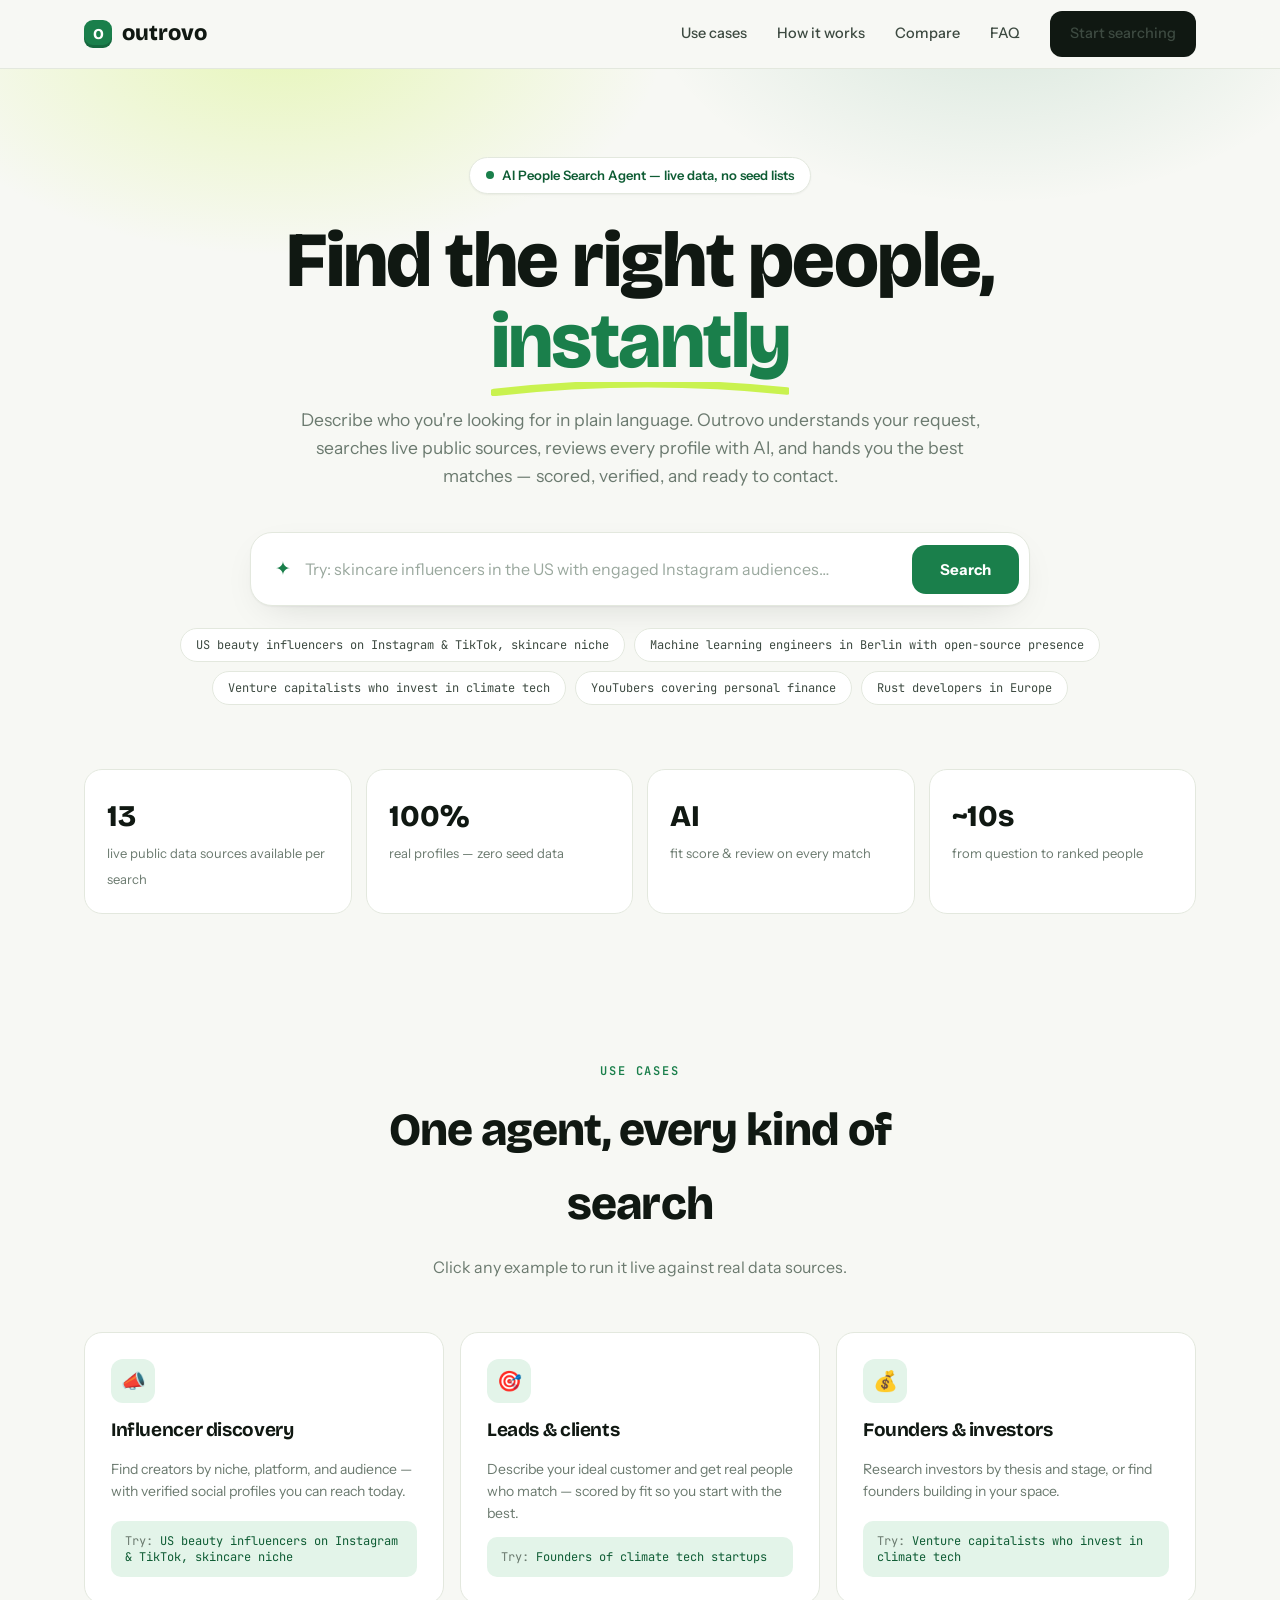
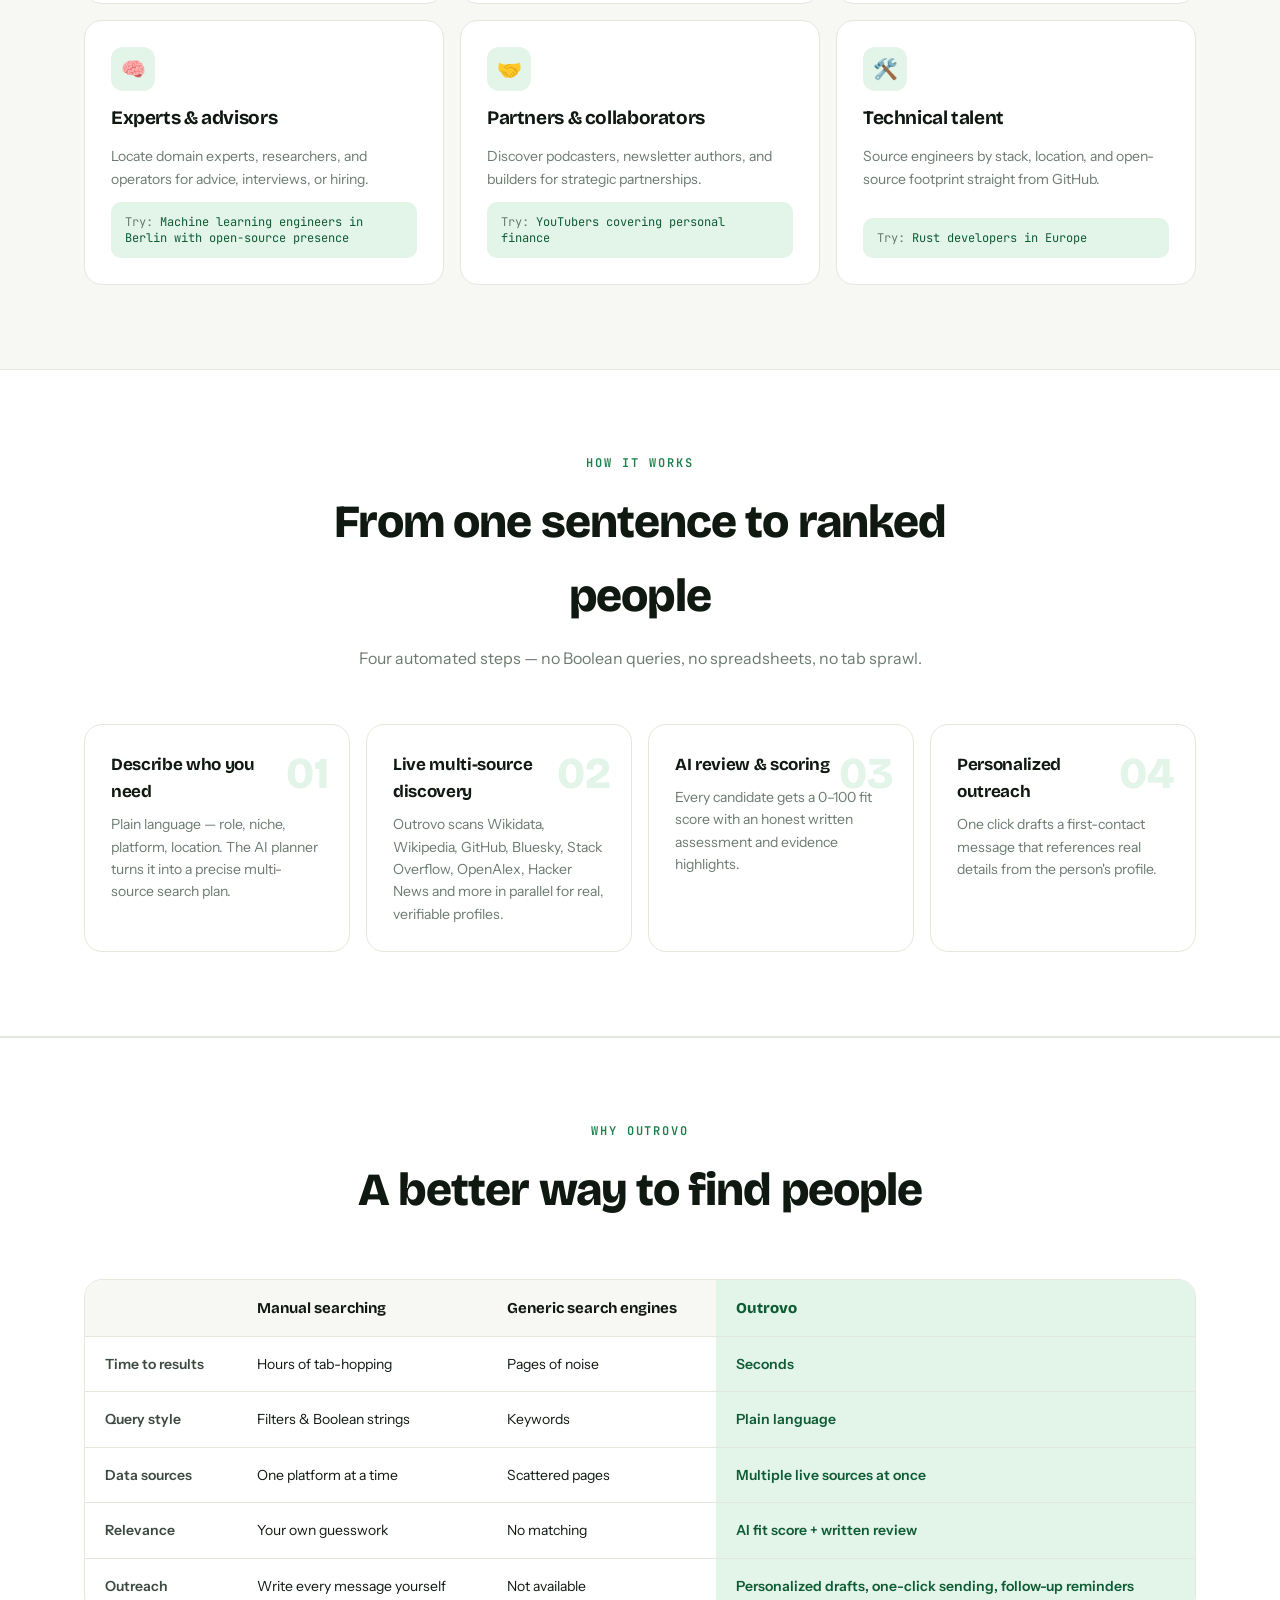
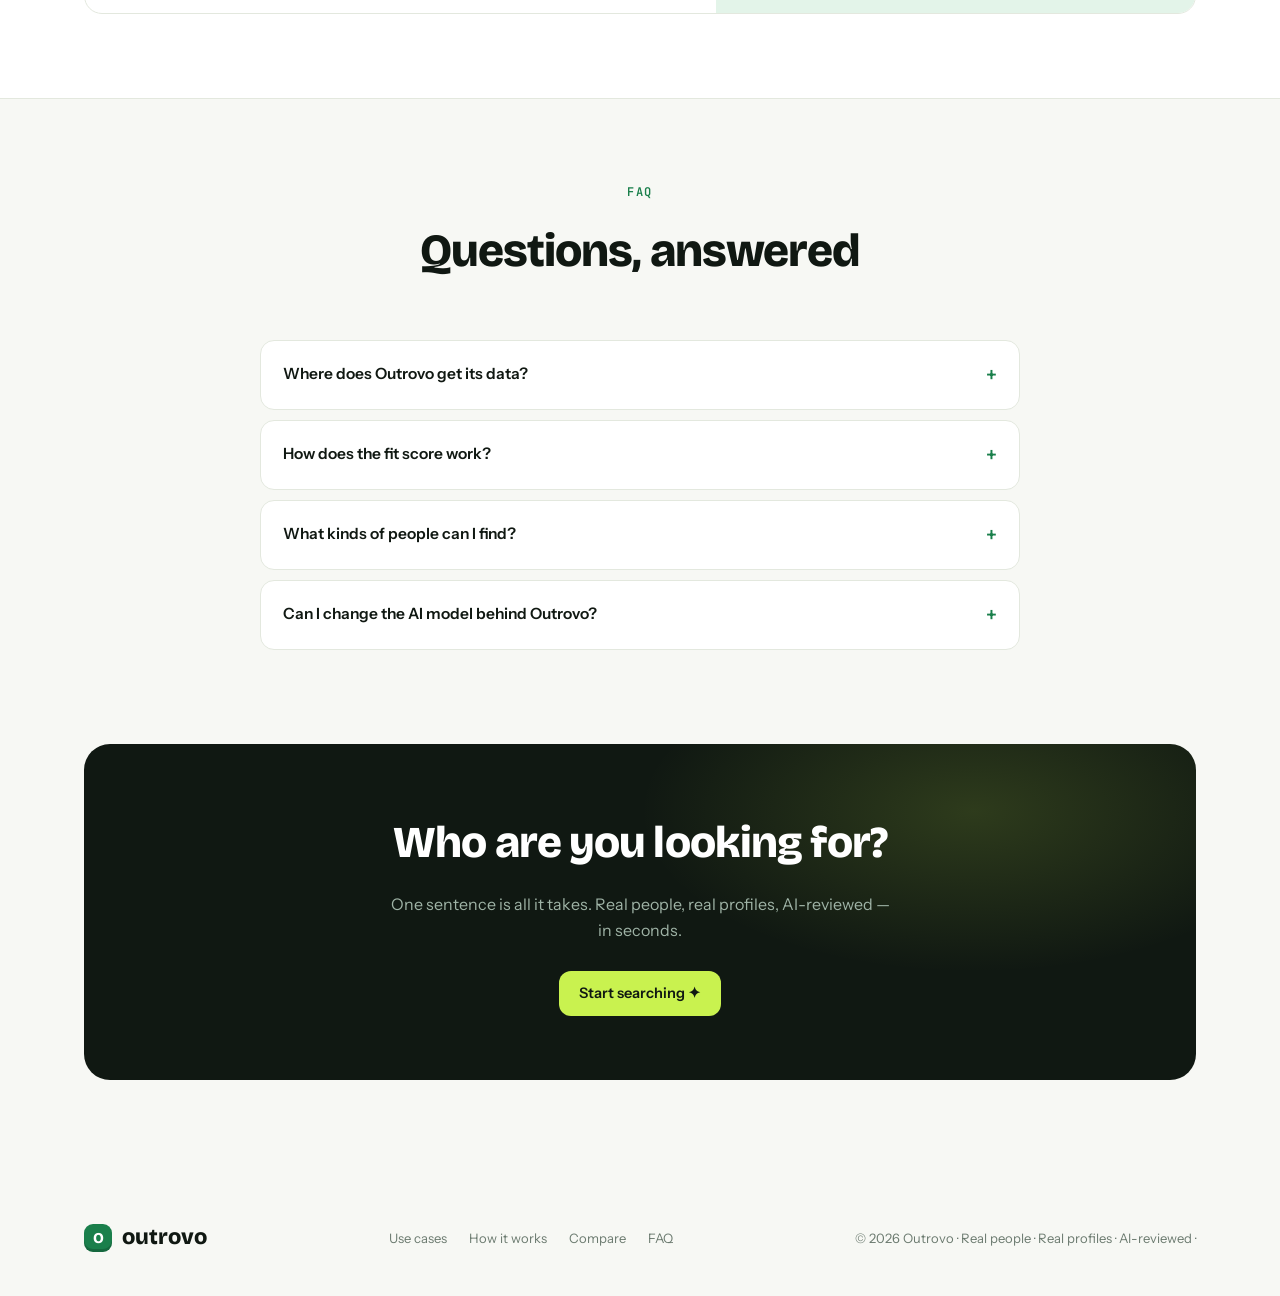
==== commit f977f79e: "Add outreach sending, follow-up scheduling, and result feedback loop - app/outreach.py: sends via an" ====
--- a/static/index.html
+++ b/static/index.html
@@ -303,6 +303,16 @@
   padding: 14px; max-width: 720px;
 }
 .outreach-text.on { display: block; animation: rise .35s both; }
+.fb-row { display: flex; align-items: center; gap: 6px; font-size: 12px; color: var(--muted); margin-bottom: 8px; }
+.fb-btn { background: none; border: 1px solid var(--line); border-radius: 8px; padding: 2px 8px; cursor: pointer; font-size: 13px; }
+.fb-btn:hover { border-color: var(--brand); }
+.fb-done { font-size: 12px; color: var(--brand-deep); }
+.send-row { display: flex; gap: 8px; margin-top: 10px; align-items: center; flex-wrap: wrap; }
+.send-to, .send-subj { padding: 8px 10px; border: 1px solid var(--line); border-radius: 10px; font-size: 13px; font-family: inherit; }
+.send-to { width: 240px; } .send-subj { width: 200px; }
+.send-btn { background: var(--brand); color: #fff; border: none; border-radius: 10px; padding: 8px 16px; font-size: 13px; font-weight: 600; cursor: pointer; }
+.send-btn:disabled { opacity: .55; cursor: wait; }
+.send-status { font-size: 12px; color: var(--muted); }
 .email-box { margin-top: 14px; max-width: 720px; }
 .email-box .eb-title { font-family: 'JetBrains Mono'; font-size: 10.5px; font-weight: 600; text-transform: uppercase; letter-spacing: .12em; color: var(--muted); margin-bottom: 8px; }
 .email-item {
@@ -550,7 +560,7 @@
         <tr><td>Query style</td><td>Filters &amp; Boolean strings</td><td>Keywords</td><td class="ours">Plain language</td></tr>
         <tr><td>Data sources</td><td>One platform at a time</td><td>Scattered pages</td><td class="ours">Multiple live sources at once</td></tr>
         <tr><td>Relevance</td><td>Your own guesswork</td><td>No matching</td><td class="ours">AI fit score + written review</td></tr>
-        <tr><td>Outreach</td><td>Write every message yourself</td><td>Not available</td><td class="ours">Personalized drafts on demand</td></tr>
+        <tr><td>Outreach</td><td>Write every message yourself</td><td>Not available</td><td class="ours">Personalized drafts, one-click sending, follow-up reminders</td></tr>
       </table>
     </div>
   </div>
@@ -760,11 +770,22 @@
   const detail = document.createElement("tr");
   detail.className = "detail-row";
   detail.innerHTML = `<td colspan="9"><div class="detail-box">
+    <div class="fb-row">Good match?
+      <button class="fb-btn" data-vote="1">👍</button>
+      <button class="fb-btn" data-vote="-1">👎</button>
+      <span class="fb-done"></span>
+    </div>
     ${c.fit_reason ? `<div class="fit"></div>` : ""}
     ${(c.highlights || []).length ? `<ul class="highlights">${c.highlights.map(() => "<li></li>").join("")}</ul>` : ""}
     <div class="email-box"><div class="eb-title">✉ Public email discovery</div><div class="email-list"></div></div>
     <button class="outreach-btn">✦ Draft outreach message</button>
     <div class="outreach-text"></div>
+    <div class="send-row">
+      <input class="send-to" type="email" placeholder="their-email@example.com">
+      <input class="send-subj" type="text" placeholder="Subject">
+      <button class="send-btn">Send →</button>
+      <span class="send-status"></span>
+    </div>
   </div></td>`;
   if (c.fit_reason) detail.querySelector(".fit").textContent = c.fit_reason;
   detail.querySelectorAll(".highlights li").forEach((li, j) => li.textContent = c.highlights[j]);
@@ -836,6 +857,39 @@
       btn.textContent = "✦ Failed — retry";
     } finally { btn.disabled = false; }
   });
+
+  // Feedback loop — votes influence ranking of future similar searches
+  detail.querySelectorAll(".fb-btn").forEach(b => b.addEventListener("click", async (e) => {
+    e.stopPropagation();
+    await fetch("/api/feedback", {
+      method: "POST", headers: { "Content-Type": "application/json" },
+      body: JSON.stringify({ query: lastQuery, person_id: c.id, vote: Number(b.dataset.vote) })
+    });
+    detail.querySelector(".fb-done").textContent = "thanks — noted for ranking";
+  }));
+
+  // Send the drafted message via the configured SMTP account
+  const sendBtn = detail.querySelector(".send-btn");
+  sendBtn.addEventListener("click", async (e) => {
+    e.stopPropagation();
+    const to = detail.querySelector(".send-to").value.trim();
+    const subject = detail.querySelector(".send-subj").value.trim() || "Quick hello";
+    const body = box.textContent.trim();
+    const status = detail.querySelector(".send-status");
+    if (!to || !body) { status.textContent = "draft a message and enter an email first"; return; }
+    sendBtn.disabled = true; status.textContent = "sending…";
+    try {
+      const r = await fetch("/api/outreach/send", {
+        method: "POST", headers: { "Content-Type": "application/json" },
+        body: JSON.stringify({ candidate: c, to, subject, body })
+      });
+      const d = await r.json();
+      if (!r.ok) throw new Error(d.detail || "failed");
+      status.textContent = `sent ✓ follow-up reminder in ${d.followup_due_in_days}d`;
+    } catch (err) {
+      status.textContent = String(err.message).slice(0, 120);
+    } finally { sendBtn.disabled = false; }
+  });
   return [tr, detail];
 }
 
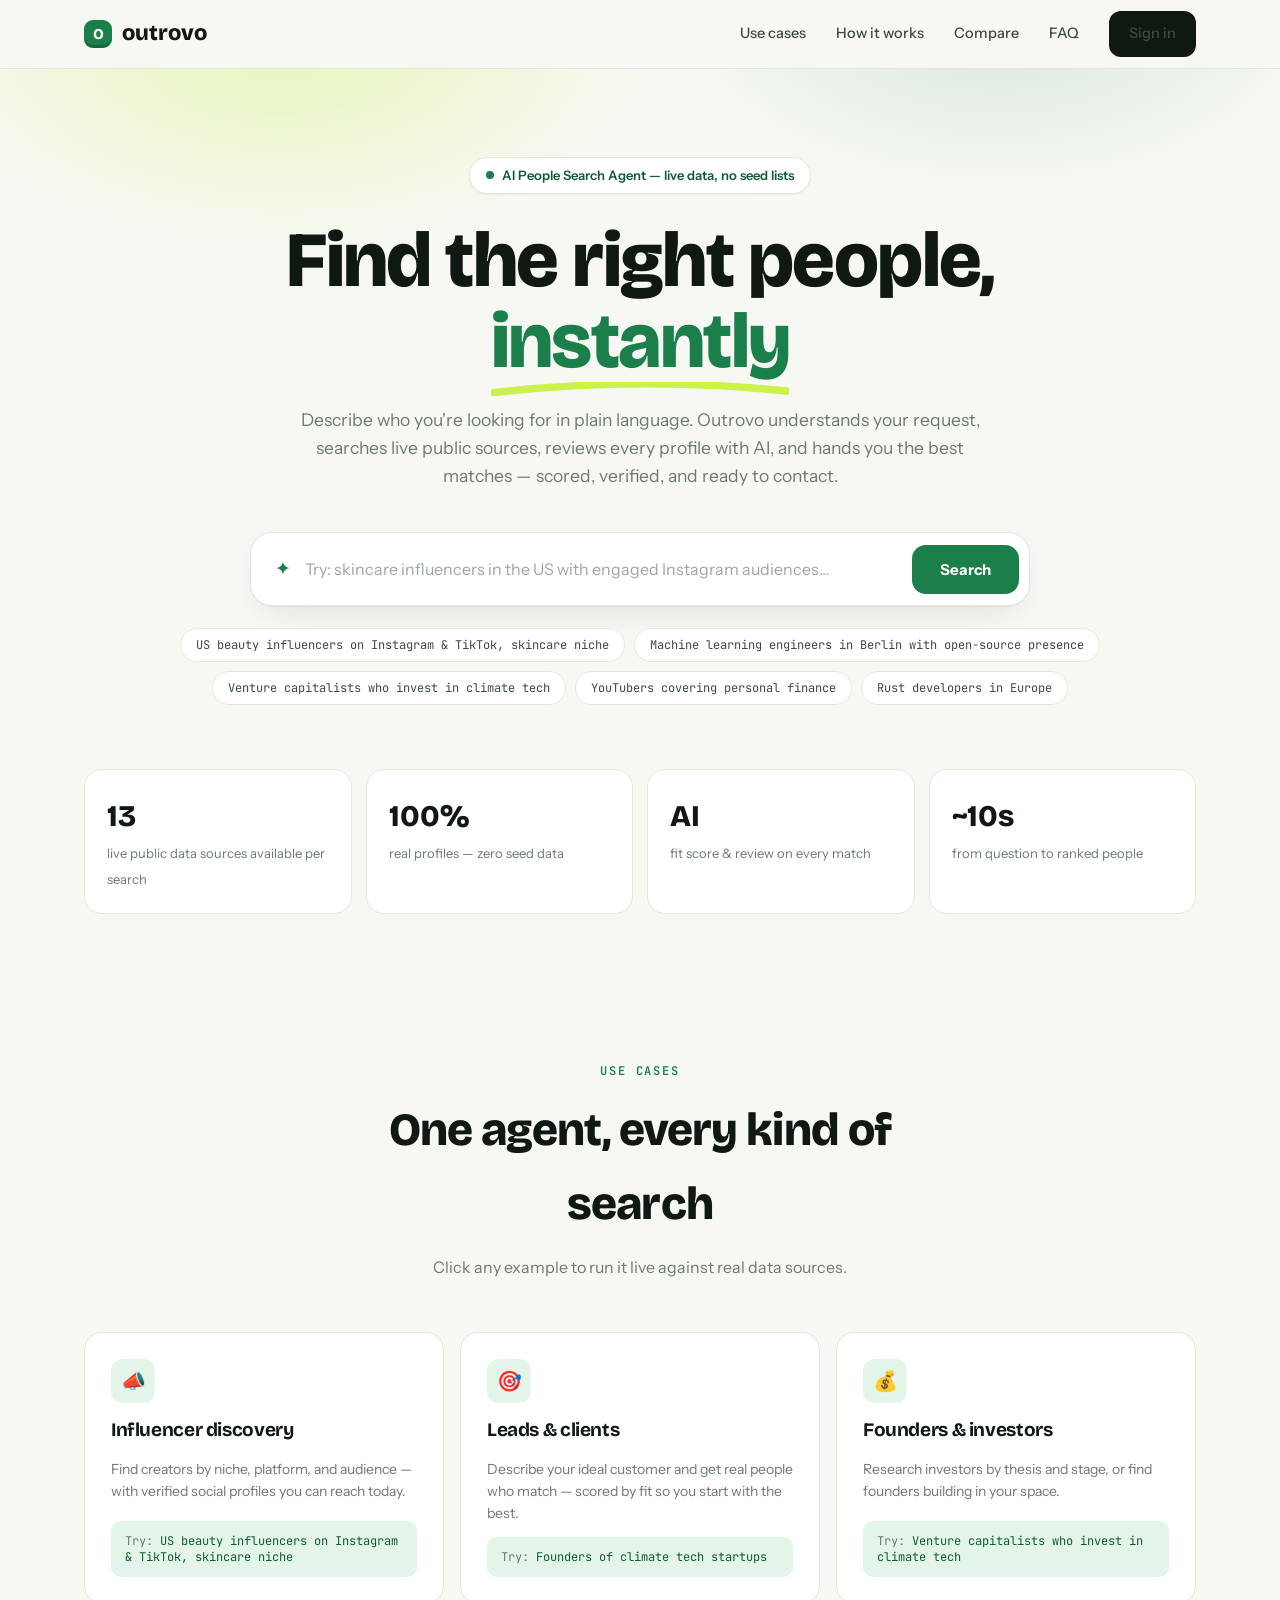
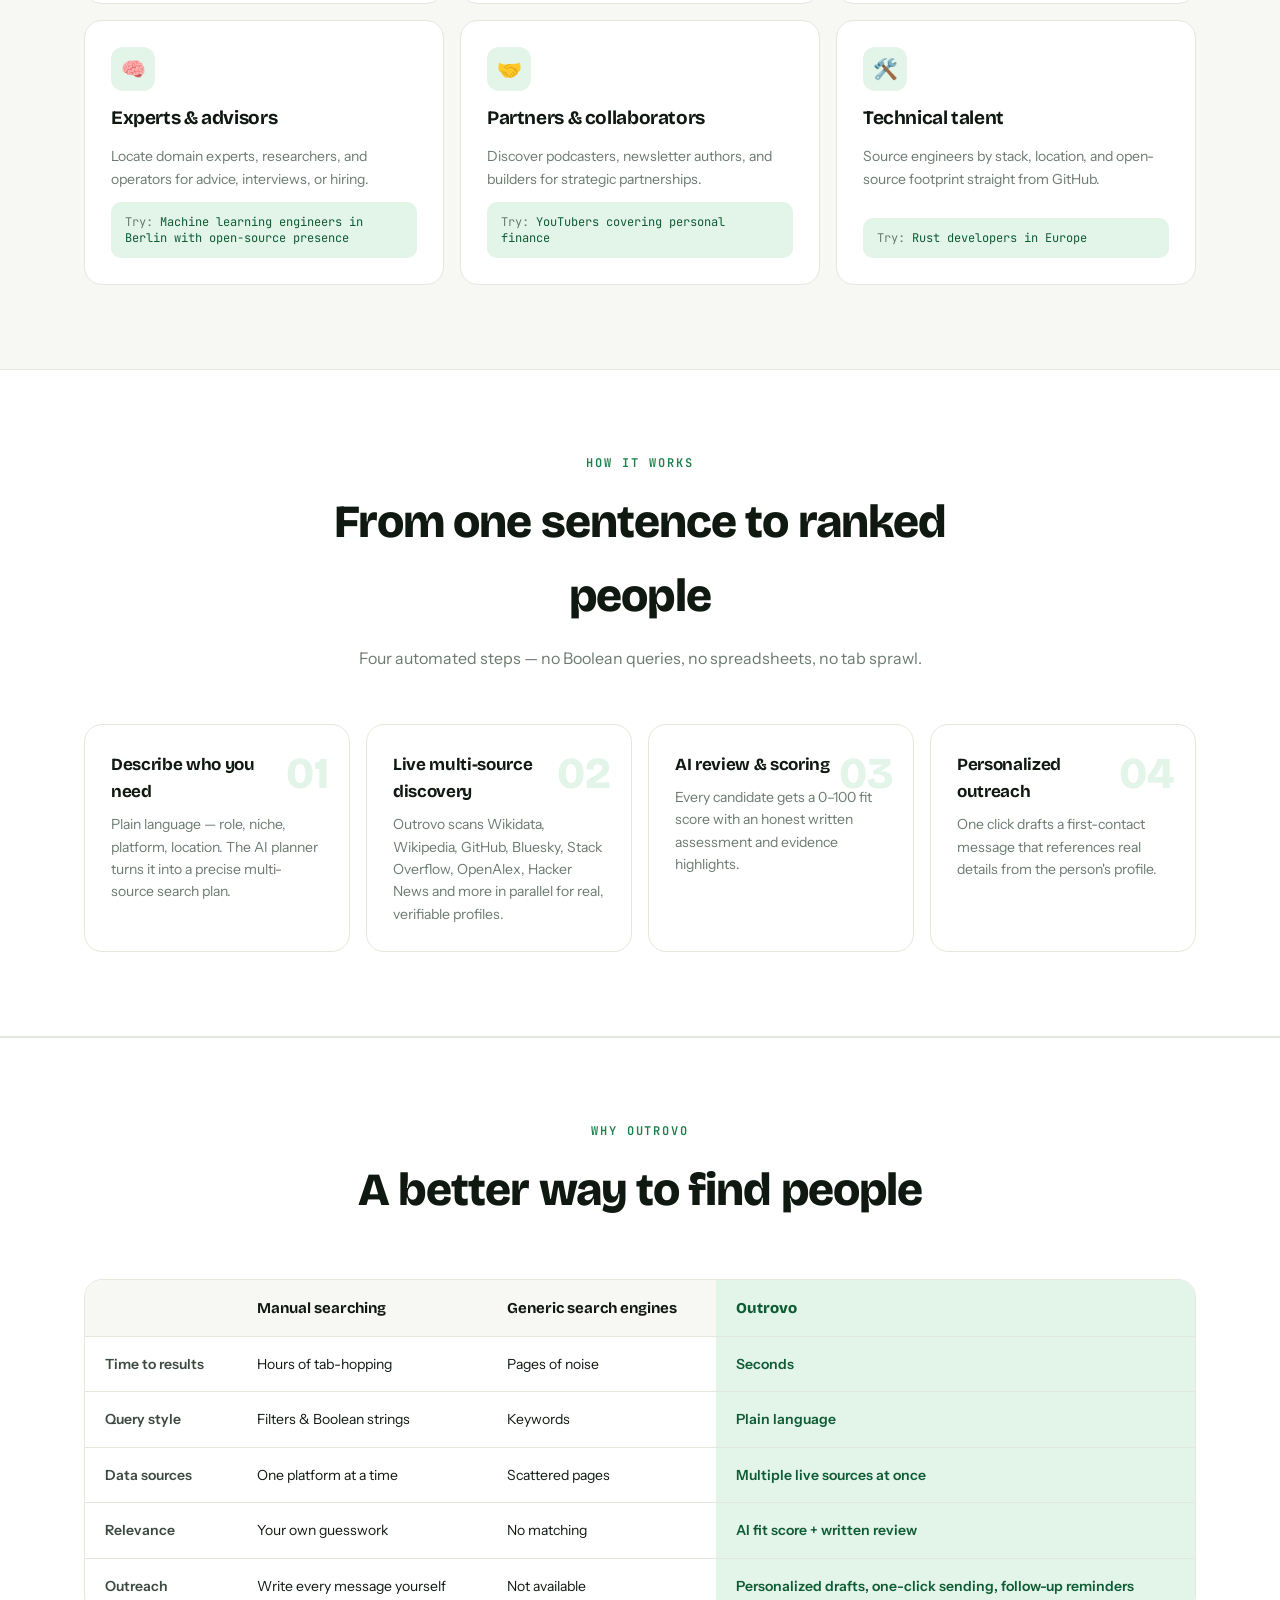
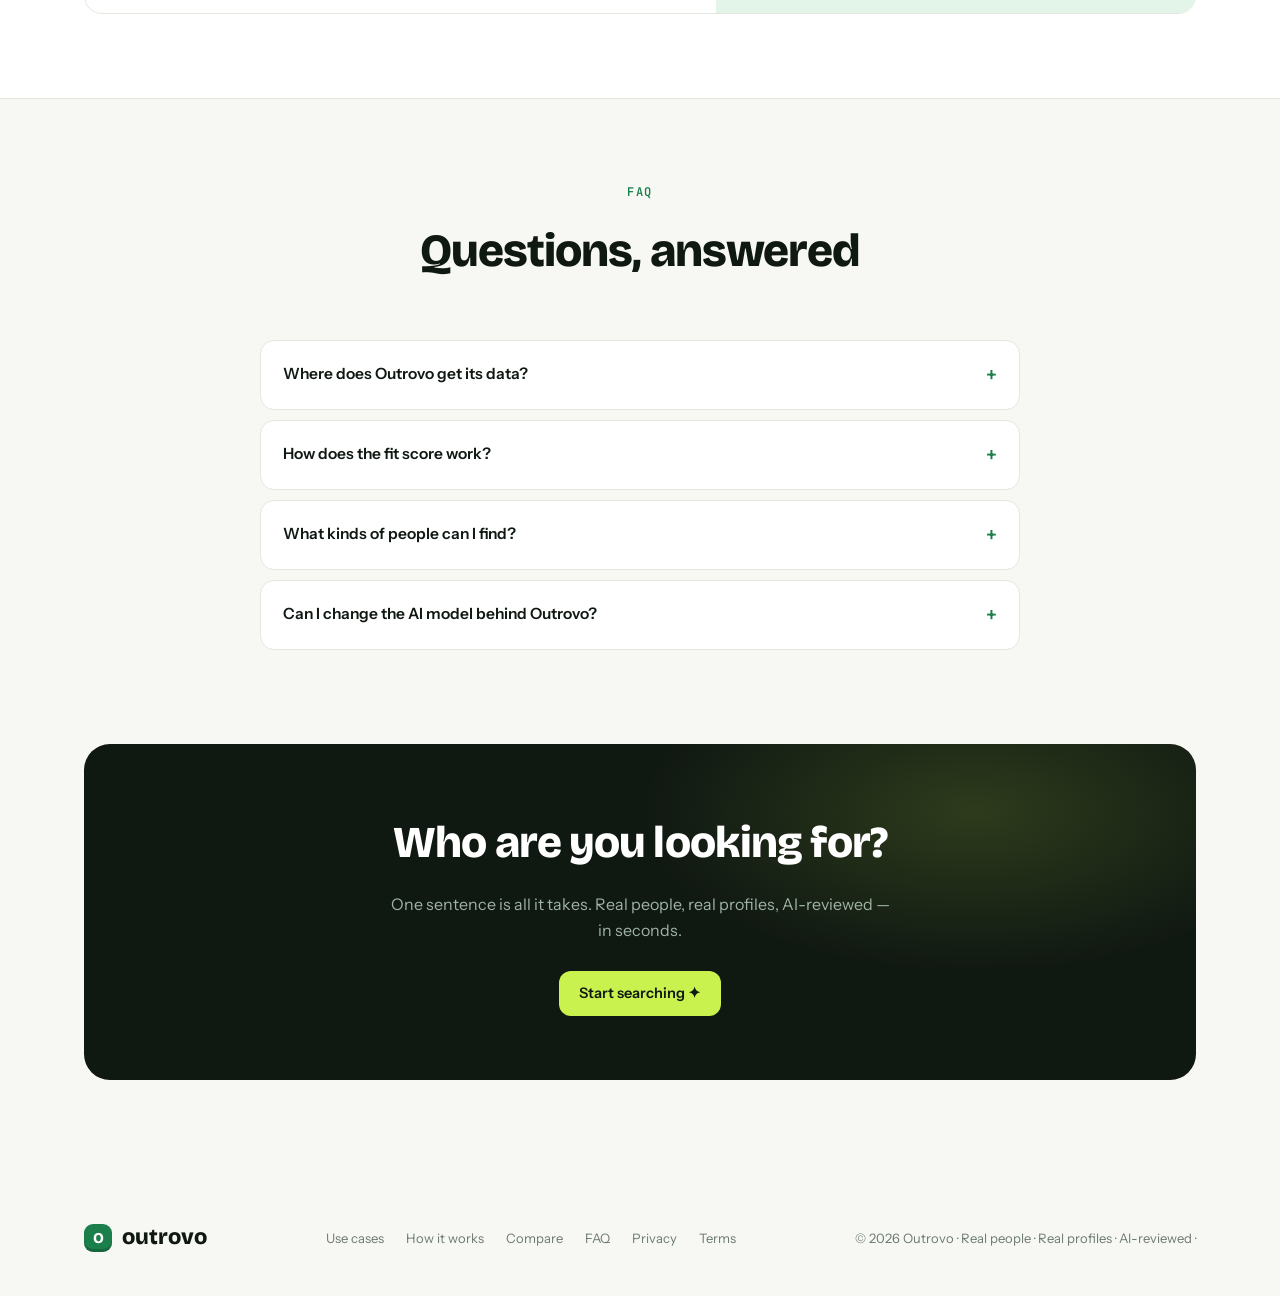
==== commit e48f908c: "Add accounts, billing, and multi-tenancy (commercial v1) Auth: PBKDF2 password hashing + 30-day bear" ====
--- a/static/index.html
+++ b/static/index.html
@@ -202,6 +202,20 @@
 #history h3 { font-size: 13px; text-transform: uppercase; letter-spacing: .12em; color: var(--muted); margin-bottom: 10px; font-weight: 600; }
 .history-item { margin: 4px; padding: 8px 14px; border: 1px solid var(--border); border-radius: 999px; background: #fff; font-size: 13px; cursor: pointer; }
 .history-item:hover { border-color: var(--accent); color: var(--accent); }
+#outreachPanel { display: none; padding: 34px 0 6px; }
+#outreachPanel .panel {
+  background: var(--surface); border: 1px solid var(--line); border-radius: var(--radius);
+  box-shadow: var(--shadow); padding: 18px 20px;
+}
+#outreachPanel h3 { font-size: 13px; text-transform: uppercase; letter-spacing: .12em; color: var(--muted); font-weight: 600; margin-bottom: 12px; }
+.ol-row { display: flex; align-items: center; gap: 12px; padding: 9px 0; border-top: 1px solid var(--line); font-size: 13px; flex-wrap: wrap; }
+.ol-row:first-of-type { border-top: none; }
+.ol-to { font-weight: 700; color: var(--ink); }
+.ol-subj { color: var(--muted); flex: 1; min-width: 160px; overflow: hidden; text-overflow: ellipsis; white-space: nowrap; }
+.ol-date { color: var(--muted); font-size: 12px; }
+.open-badge { display: inline-flex; align-items: center; gap: 5px; padding: 3px 10px; border-radius: 999px; font-size: 12px; font-weight: 700; white-space: nowrap; }
+.open-badge.yes { background: #e9f9c7; color: #3f6212; }
+.open-badge.no { background: #f1f1f1; color: var(--muted); font-weight: 500; }
 .table-wrap {
   background: var(--surface); border: 1px solid var(--line); border-radius: var(--radius);
   overflow-x: auto; box-shadow: var(--shadow);
@@ -376,6 +390,38 @@
 .foot-links { display: flex; gap: 22px; }
 .foot-links a { color: var(--muted); text-decoration: none; font-size: 13px; }
 .foot-links a:hover { color: var(--brand); }
+
+/* auth modal + account chip */
+.auth-backdrop {
+  display: none; position: fixed; inset: 0; background: rgba(15,26,20,.45);
+  backdrop-filter: blur(3px); z-index: 90;
+}
+.auth-backdrop.on { display: flex; align-items: center; justify-content: center; }
+.auth-card {
+  background: #fff; border-radius: 20px; padding: 30px 32px; width: min(400px, 92vw);
+  box-shadow: 0 24px 60px rgba(15,26,20,.25);
+}
+.auth-card h2 { font-size: 22px; font-weight: 800; margin-bottom: 4px; }
+.auth-card p.sub { color: var(--muted); font-size: 13px; margin-bottom: 18px; }
+.auth-card input {
+  width: 100%; padding: 11px 13px; border: 1px solid var(--border); border-radius: 11px;
+  font-size: 14px; font-family: inherit; margin-bottom: 10px; box-sizing: border-box;
+}
+.auth-card input:focus { outline: 2px solid var(--brand-soft); border-color: var(--brand); }
+.auth-card .btn-primary { width: 100%; justify-content: center; margin-top: 4px; }
+.auth-err { color: #b3261e; font-size: 12px; min-height: 16px; margin-top: 8px; }
+.auth-switch { margin-top: 14px; font-size: 13px; color: var(--muted); text-align: center; }
+.auth-switch a { color: var(--brand); cursor: pointer; font-weight: 600; text-decoration: none; }
+.acct { display: inline-flex; align-items: center; gap: 9px; font-size: 13px; }
+.acct-email { color: var(--ink); font-weight: 600; max-width: 170px; overflow: hidden; text-overflow: ellipsis; white-space: nowrap; }
+.tier-badge { padding: 2px 9px; border-radius: 999px; font-size: 11px; font-weight: 700; text-transform: uppercase; letter-spacing: .05em; }
+.tier-badge.free { background: #f1f1f1; color: var(--muted); }
+.tier-badge.pro { background: var(--lime); color: var(--ink); }
+.quota-note { color: var(--muted); font-size: 12px; }
+.acct button { background: none; border: 1px solid var(--border); border-radius: 999px; padding: 5px 12px; font-size: 12px; cursor: pointer; color: var(--muted); font-family: inherit; }
+.acct button:hover { border-color: var(--brand); color: var(--brand); }
+.acct .btn-upgrade { background: var(--brand); border-color: var(--brand); color: #fff; font-weight: 600; }
+.acct .btn-upgrade:hover { filter: brightness(1.08); color: #fff; }
 </style>
 </head>
 <body>
@@ -388,10 +434,24 @@
       <a href="#how">How it works</a>
       <a href="#compare">Compare</a>
       <a href="#faq">FAQ</a>
-      <a class="btn btn-primary" href="#top" onclick="focusSearch(event)">Start searching</a>
+      <span id="acctArea">
+        <a class="btn btn-primary" href="#" onclick="openAuth(event)">Sign in</a>
+      </span>
     </div>
   </div>
 </nav>
+
+<div class="auth-backdrop" id="authBackdrop" onclick="if(event.target===this)closeAuth()">
+  <div class="auth-card">
+    <h2 id="authTitle">Welcome back</h2>
+    <p class="sub" id="authSub">Log in to save your searches and run outreach.</p>
+    <input id="authEmail" type="email" placeholder="you@company.com" autocomplete="email">
+    <input id="authPass" type="password" placeholder="Password (8+ characters)" autocomplete="current-password">
+    <button class="btn btn-primary" id="authGo" onclick="submitAuth()">Log in</button>
+    <div class="auth-err" id="authErr"></div>
+    <div class="auth-switch" id="authSwitch"></div>
+  </div>
+</div>
 
 <!-- ── hero + search ─────────────────────────── -->
 <header class="hero" id="top">
@@ -426,6 +486,13 @@
       <div class="stat"><b>AI</b><span>fit score &amp; review on every match</span></div>
       <div class="stat"><b>~10s</b><span>from question to ranked people</span></div>
     </div>
+
+    <section id="outreachPanel">
+      <div class="panel">
+        <h3>Outreach — sent &amp; opened</h3>
+        <div id="outreachRows"></div>
+      </div>
+    </section>
   </div>
 </header>
 
@@ -613,6 +680,8 @@
       <a href="#how">How it works</a>
       <a href="#compare">Compare</a>
       <a href="#faq">FAQ</a>
+      <a href="/privacy">Privacy</a>
+      <a href="/terms">Terms</a>
     </div>
     <div class="foot-note">© 2026 Outrovo · Real people · Real profiles · AI-reviewed · <span id="indexCount"></span></div>
   </div>
@@ -627,6 +696,123 @@
 <script>
 const $ = (id) => document.getElementById(id);
 let lastQuery = "";
+
+/* ── auth state ─────────────────────────────── */
+let authToken = localStorage.getItem("outrovo_token") || "";
+let currentUser = null;
+let authMode = "login";
+
+function authHeaders() {
+  return authToken ? { "Authorization": "Bearer " + authToken } : {};
+}
+
+async function api(path, opts = {}) {
+  const headers = { ...(opts.headers || {}), ...authHeaders() };
+  return fetch(path, { ...opts, headers });
+}
+
+function openAuth(e, mode) {
+  if (e) e.preventDefault();
+  authMode = mode || "login";
+  renderAuthMode();
+  $("authErr").textContent = "";
+  $("authBackdrop").classList.add("on");
+  setTimeout(() => $("authEmail").focus(), 50);
+}
+
+function closeAuth() { $("authBackdrop").classList.remove("on"); }
+
+function renderAuthMode() {
+  const login = authMode === "login";
+  $("authTitle").textContent = login ? "Welcome back" : "Create your account";
+  $("authSub").textContent = login
+    ? "Log in to save your searches and run outreach."
+    : "Free plan: 5 searches/day · 3 outreach emails/day. No card required.";
+  $("authGo").textContent = login ? "Log in" : "Sign up free";
+  $("authPass").autocomplete = login ? "current-password" : "new-password";
+  $("authSwitch").innerHTML = login
+    ? `No account yet? <a onclick="openAuth(null,'signup')">Sign up free</a>`
+    : `Already have an account? <a onclick="openAuth(null,'login')">Log in</a>`;
+}
+
+async function submitAuth() {
+  const email = $("authEmail").value.trim();
+  const password = $("authPass").value;
+  const err = $("authErr");
+  err.textContent = "";
+  if (!email || !password) { err.textContent = "Email and password required."; return; }
+  $("authGo").disabled = true;
+  try {
+    const r = await fetch("/api/auth/" + authMode, {
+      method: "POST", headers: { "Content-Type": "application/json" },
+      body: JSON.stringify({ email, password }),
+    });
+    const d = await r.json();
+    if (!r.ok) throw new Error(d.detail || "failed");
+    authToken = d.token;
+    localStorage.setItem("outrovo_token", authToken);
+    currentUser = d.user;
+    closeAuth();
+    renderAccount();
+    loadHistory();
+    loadOutreachLog();
+  } catch (e) {
+    err.textContent = String(e.message).slice(0, 140);
+  } finally { $("authGo").disabled = false; }
+}
+
+async function doLogout() {
+  try { await api("/api/auth/logout", { method: "POST" }); } catch (_) {}
+  authToken = ""; currentUser = null;
+  localStorage.removeItem("outrovo_token");
+  renderAccount();
+  loadOutreachLog();
+}
+
+async function upgradeToPro() {
+  try {
+    const r = await api("/api/billing/checkout", { method: "POST" });
+    const d = await r.json();
+    if (!r.ok) throw new Error(d.detail || "unavailable");
+    window.location.href = d.checkout_url;
+  } catch (e) {
+    alert("Upgrade isn't available yet: " + e.message);
+  }
+}
+
+function renderAccount() {
+  const area = $("acctArea");
+  if (!currentUser) {
+    area.innerHTML = `<a class="btn btn-primary" href="#" onclick="openAuth(event)">Sign in</a>`;
+    return;
+  }
+  const q = currentUser.quota.searches;
+  const upgrade = currentUser.tier === "free"
+    ? `<button class="btn-upgrade" onclick="upgradeToPro()">Upgrade</button>` : "";
+  area.innerHTML = `<span class="acct">
+    <span class="acct-email" title="${esc(currentUser.email)}">${esc(currentUser.email)}</span>
+    <span class="tier-badge ${currentUser.tier}">${currentUser.tier}</span>
+    <span class="quota-note">${q.used}/${q.limit} searches today</span>
+    ${upgrade}
+    <button onclick="doLogout()">Log out</button>
+  </span>`;
+}
+
+async function restoreSession() {
+  if (!authToken) { renderAccount(); return; }
+  try {
+    const r = await api("/api/auth/me");
+    if (!r.ok) throw new Error();
+    currentUser = (await r.json()).user;
+  } catch (_) {
+    authToken = ""; localStorage.removeItem("outrovo_token");
+  }
+  renderAccount();
+}
+["authEmail", "authPass"].forEach(id =>
+  document.addEventListener("keydown", e => {
+    if (e.key === "Enter" && e.target && e.target.id === id) submitAuth();
+  }));
 
 function focusSearch(e) {
   e.preventDefault();
@@ -700,10 +886,43 @@
 }
 async function loadHistory() {
   try {
-    const r = await fetch("/api/history");
+    const r = await api("/api/history");
     const d = await r.json();
     renderHistory(d.history);
   } catch (_) { /* history is best-effort */ }
+}
+
+function esc(s) {
+  return String(s ?? "").replace(/&/g, "&amp;").replace(/</g, "&lt;").replace(/>/g, "&gt;");
+}
+
+function fmtDate(ts) {
+  return new Date(ts * 1000).toLocaleString(undefined,
+    { month: "short", day: "numeric", hour: "2-digit", minute: "2-digit" });
+}
+
+async function loadOutreachLog() {
+  try {
+    const r = await api("/api/outreach/log");
+    const panel = $("outreachPanel");
+    if (r.status === 401) { panel.style.display = "none"; return; }
+    const d = await r.json();
+    const msgs = d.messages || [];
+    if (!msgs.length) { panel.style.display = "none"; return; }
+    $("outreachRows").innerHTML = msgs.map(m => {
+      const badge = m.opened_at
+        ? `<span class="open-badge yes">Opened ✓${m.opens > 1 ? ` · ${m.opens}×` : ""}</span>`
+        : `<span class="open-badge no">Not opened yet</span>`;
+      const openedInfo = m.opened_at ? `first opened ${fmtDate(m.opened_at)}` : "";
+      return `<div class="ol-row">
+        <span class="ol-to">${esc(m.to)}</span>
+        <span class="ol-subj">${esc(m.subject)}</span>
+        <span class="ol-date">sent ${fmtDate(m.sent_at)}${openedInfo ? " · " + openedInfo : ""}</span>
+        ${badge}
+      </div>`;
+    }).join("");
+    panel.style.display = "block";
+  } catch (_) { /* outreach log is best-effort */ }
 }
 function rerunQuery(btn) {
   const q = btn.textContent;
@@ -713,7 +932,18 @@
   input.focus();
   document.getElementById("searchBtn")?.click();
 }
-loadHistory();
+async function refreshQuota() {
+  if (!authToken) return;
+  try {
+    const r = await api("/api/auth/me");
+    if (r.ok) { currentUser = (await r.json()).user; renderAccount(); }
+  } catch (_) { /* best-effort */ }
+}
+restoreSession().then(() => { loadHistory(); loadOutreachLog(); });
+if (new URLSearchParams(location.search).get("upgraded")) {
+  setTimeout(() => { refreshQuota(); alert("Welcome to Outrovo Pro — your limits are lifted."); }, 600);
+  history.replaceState(null, "", location.pathname);
+}
 
 function exportCsv() {
   if (!lastResults?.results?.length) return;
@@ -797,12 +1027,15 @@
     const list = detail.querySelector(".email-list");
     list.innerHTML = `<div class="email-loading">scanning public sources for published emails…</div>`;
     try {
-      const r = await fetch("/api/emails", {
+      const r = await api("/api/emails", {
         method: "POST", headers: { "Content-Type": "application/json" },
         body: JSON.stringify({ candidate: c })
       });
       const d = await r.json();
-      if (!r.ok) throw new Error(d.detail || "failed");
+      if (!r.ok) {
+        if (r.status === 401) openAuth(null, "signup");
+        throw new Error(d.detail || "failed");
+      }
       if (!d.emails.length) {
         list.innerHTML = `<div class="email-none">No publicly published email found for this person.</div>`;
         return;
@@ -844,12 +1077,15 @@
     e.stopPropagation();
     btn.disabled = true; btn.textContent = "✦ Drafting…";
     try {
-      const r = await fetch("/api/outreach", {
+      const r = await api("/api/outreach", {
         method: "POST", headers: { "Content-Type": "application/json" },
         body: JSON.stringify({ query: lastQuery, candidate: c })
       });
       const d = await r.json();
-      if (!r.ok) throw new Error(d.detail || "failed");
+      if (!r.ok) {
+        if (r.status === 401) openAuth(null, "signup");
+        throw new Error(d.detail || "failed");
+      }
       box.textContent = d.message;
       box.classList.add("on");
       btn.textContent = "✦ Regenerate";
@@ -861,10 +1097,11 @@
   // Feedback loop — votes influence ranking of future similar searches
   detail.querySelectorAll(".fb-btn").forEach(b => b.addEventListener("click", async (e) => {
     e.stopPropagation();
-    await fetch("/api/feedback", {
+    const r = await api("/api/feedback", {
       method: "POST", headers: { "Content-Type": "application/json" },
       body: JSON.stringify({ query: lastQuery, person_id: c.id, vote: Number(b.dataset.vote) })
     });
+    if (r.status === 401) { openAuth(null, "signup"); return; }
     detail.querySelector(".fb-done").textContent = "thanks — noted for ranking";
   }));
 
@@ -879,13 +1116,18 @@
     if (!to || !body) { status.textContent = "draft a message and enter an email first"; return; }
     sendBtn.disabled = true; status.textContent = "sending…";
     try {
-      const r = await fetch("/api/outreach/send", {
+      const r = await api("/api/outreach/send", {
         method: "POST", headers: { "Content-Type": "application/json" },
         body: JSON.stringify({ candidate: c, to, subject, body })
       });
       const d = await r.json();
-      if (!r.ok) throw new Error(d.detail || "failed");
-      status.textContent = `sent ✓ follow-up reminder in ${d.followup_due_in_days}d`;
+      if (!r.ok) {
+        if (r.status === 401) openAuth(null, "signup");
+        throw new Error(d.detail || "failed");
+      }
+      status.textContent = `sent ✓${d.tracked ? " · open tracking on" : ""} · follow-up reminder in ${d.followup_due_in_days}d`;
+      loadOutreachLog();
+      refreshQuota();
     } catch (err) {
       status.textContent = String(err.message).slice(0, 120);
     } finally { sendBtn.disabled = false; }
@@ -922,11 +1164,12 @@
   traceLine("you", instruction);
   let live = traceLine("agent", "refining the current list…", true);
   try {
-    const resp = await fetch("/api/refine", {
+    const resp = await api("/api/refine", {
       method: "POST",
       headers: { "Content-Type": "application/json" },
       body: JSON.stringify({ query: lastQuery, instruction, candidates: lastResults.results }),
     });
+    if (resp.status === 401) { openAuth(null, "signup"); throw new Error("sign in to refine results"); }
     if (!resp.ok) throw new Error("refine failed");
     const out = await resp.json();
     live.querySelector(".scan")?.remove();
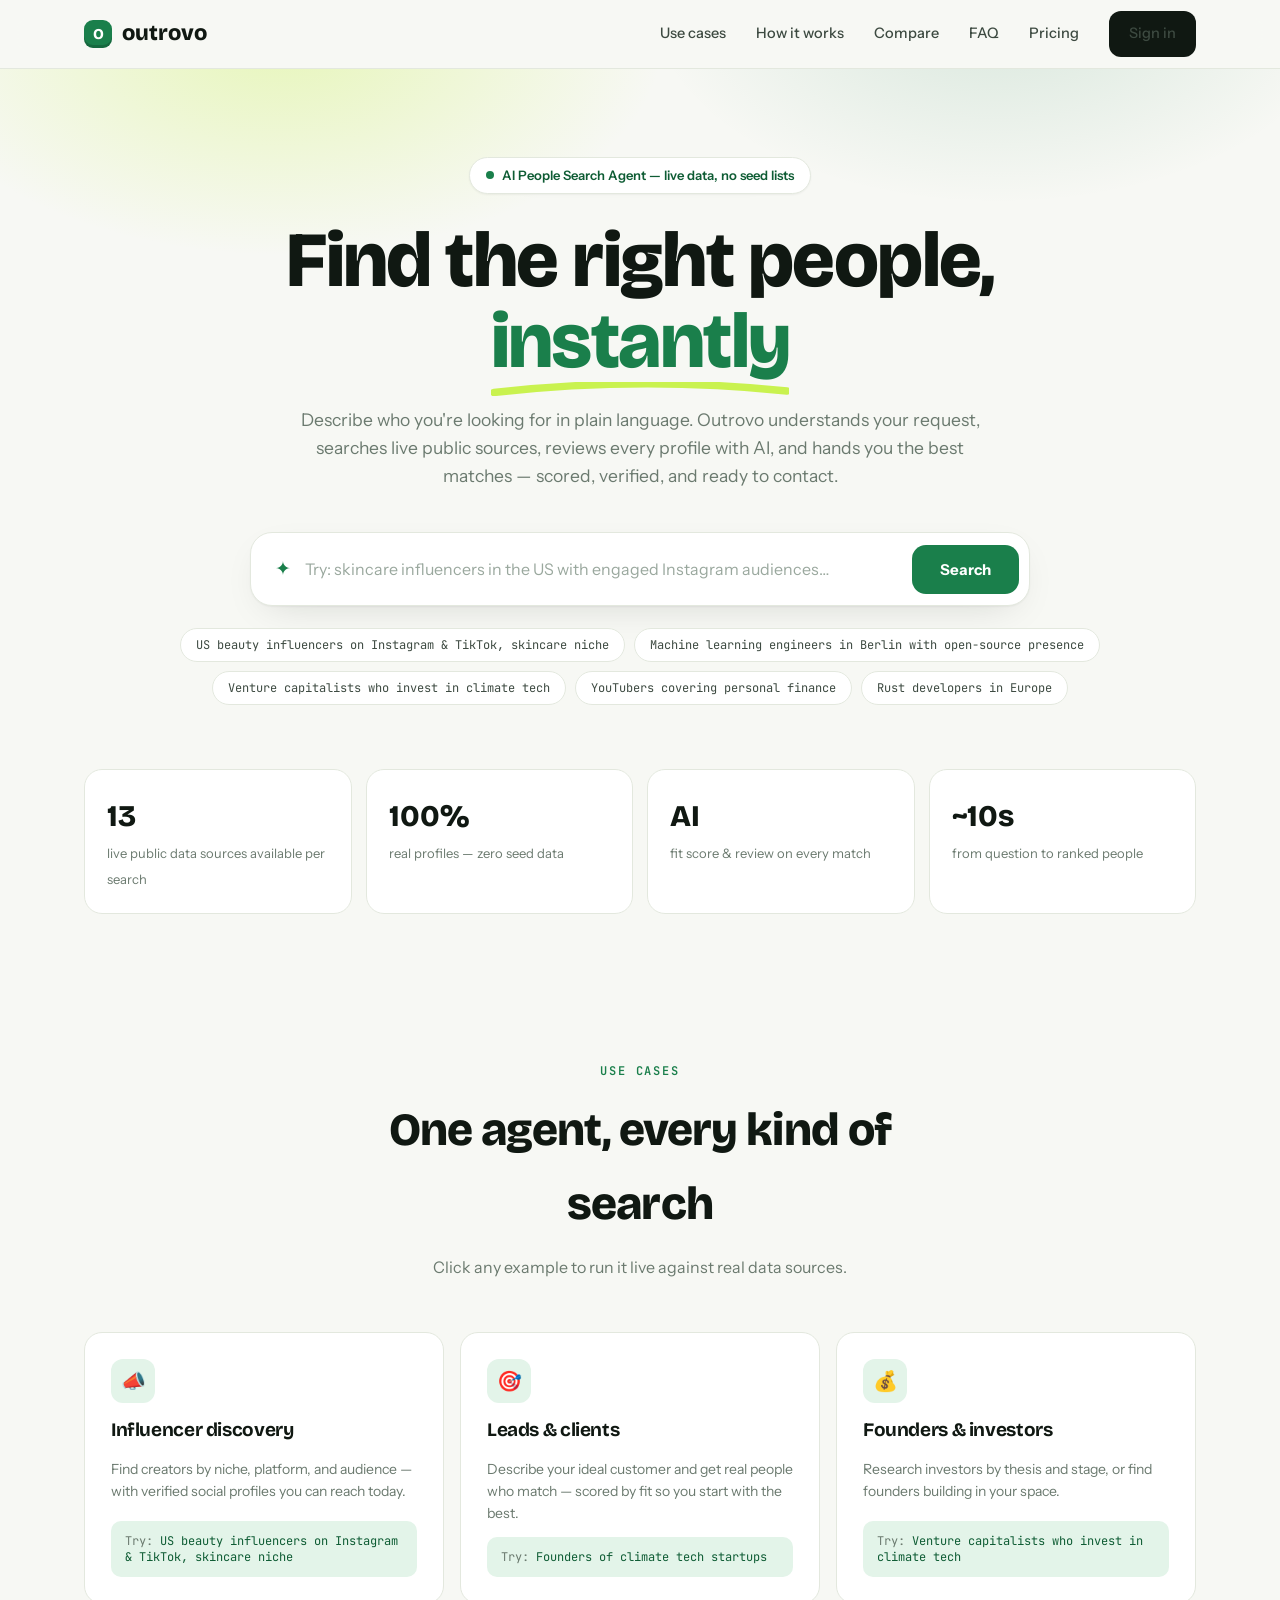
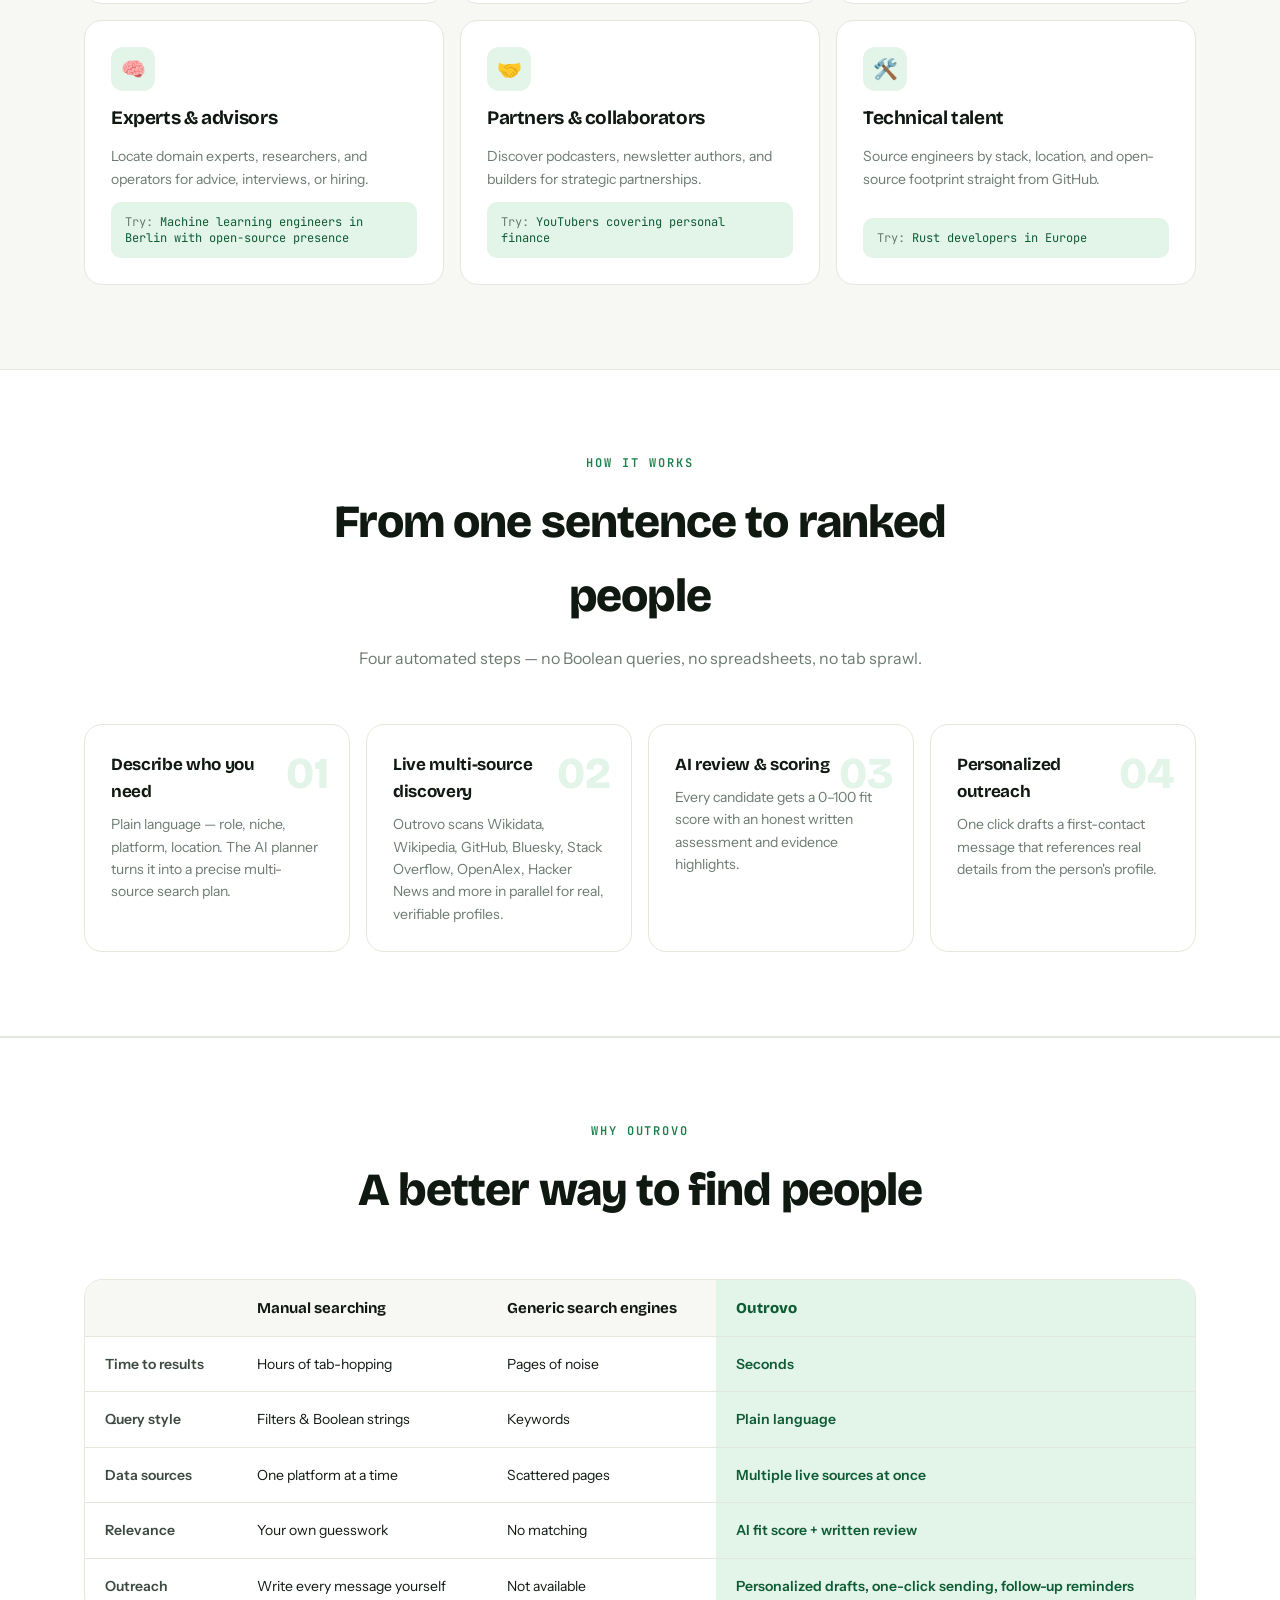
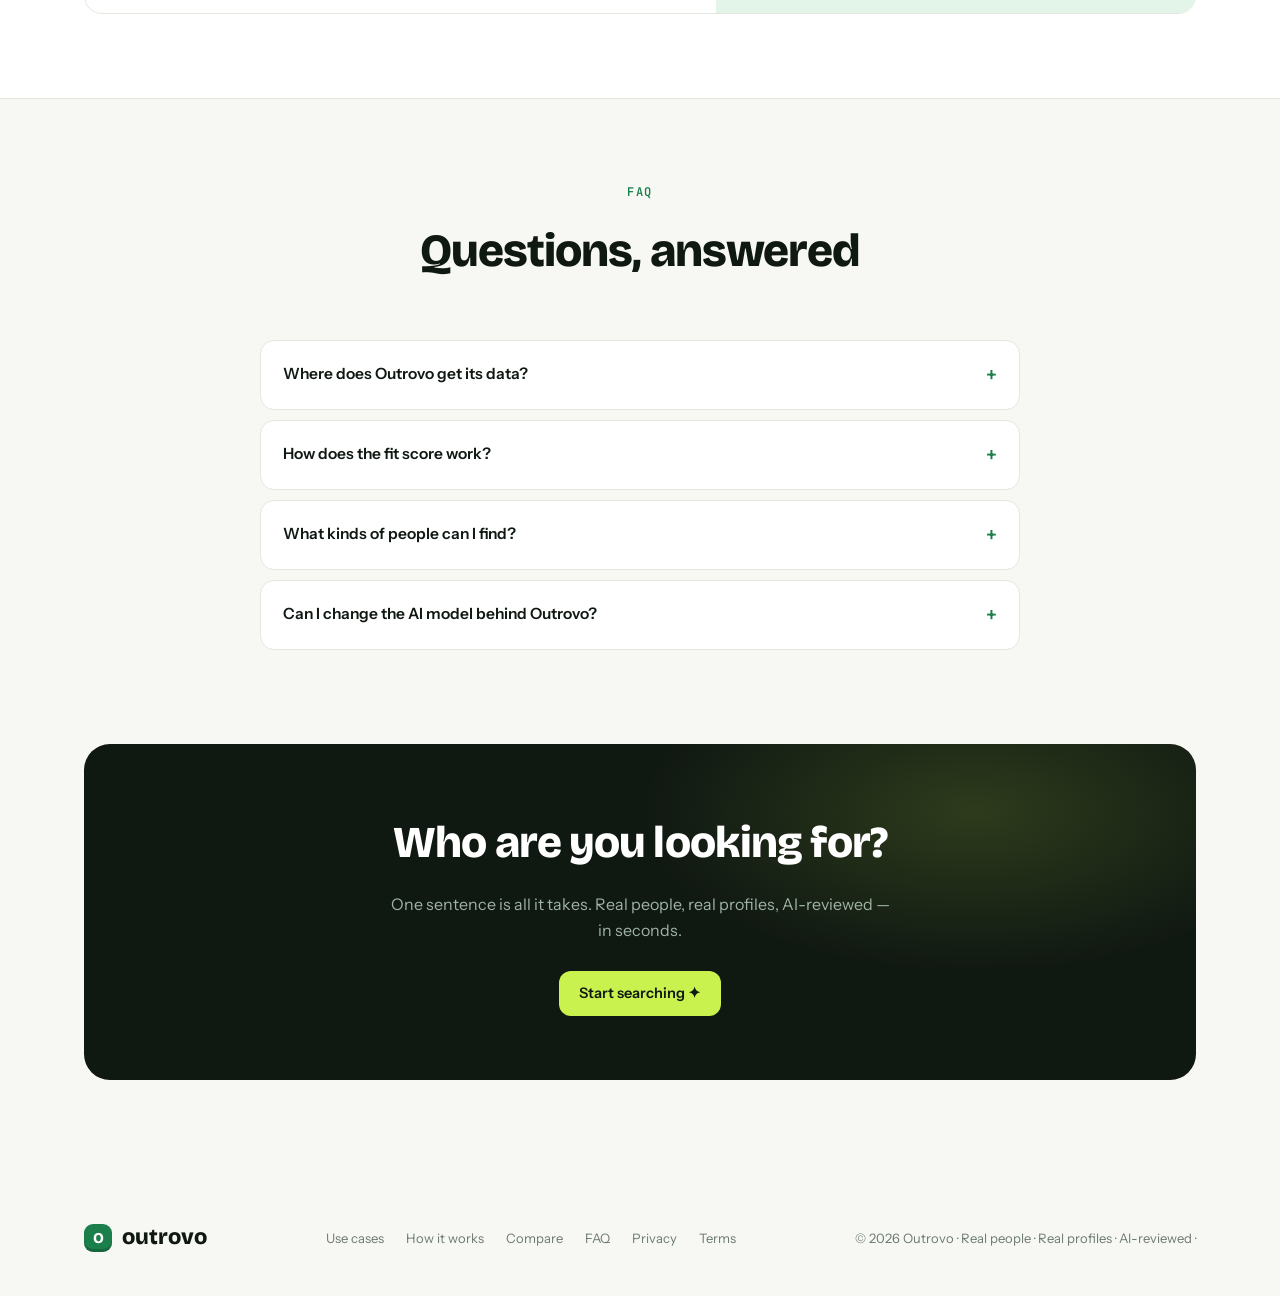
==== commit f273f534: "Add Lessie-parity features: pricing page, saved lists, email verification Pricing: /pricing page wit" ====
--- a/static/index.html
+++ b/static/index.html
@@ -311,6 +311,13 @@
 }
 .outreach-btn:hover { background: var(--brand-soft); }
 .outreach-btn:disabled { opacity: .55; cursor: wait; }
+.row-actions { display: flex; gap: 10px; align-items: center; }
+.save-btn {
+  margin-top: 14px; background: #fff; border: 1px solid var(--line);
+  color: var(--ink-2); border-radius: 11px; padding: 10px 18px; font-weight: 600; font-size: 13px;
+  cursor: pointer; transition: all .2s; font-family: 'Instrument Sans';
+}
+.save-btn:hover { border-color: var(--brand); color: var(--brand-deep); background: var(--brand-soft); }
 .outreach-text {
   margin-top: 11px; display: none; white-space: pre-wrap; font-size: 13px; line-height: 1.65;
   color: var(--ink-2); background: var(--surface); border: 1px solid var(--line); border-radius: 10px;
@@ -329,6 +336,7 @@
 .send-status { font-size: 12px; color: var(--muted); }
 .email-box { margin-top: 14px; max-width: 720px; }
 .email-box .eb-title { font-family: 'JetBrains Mono'; font-size: 10.5px; font-weight: 600; text-transform: uppercase; letter-spacing: .12em; color: var(--muted); margin-bottom: 8px; }
+.email-badge { font-size: 10.5px; font-weight: 700; margin-left: 8px; font-family: 'JetBrains Mono'; white-space: nowrap; }
 .email-item {
   display: flex; align-items: center; gap: 10px; background: var(--surface);
   border: 1px solid var(--line); border-radius: 10px; padding: 9px 13px; margin-bottom: 7px;
@@ -434,6 +442,8 @@
       <a href="#how">How it works</a>
       <a href="#compare">Compare</a>
       <a href="#faq">FAQ</a>
+      <a href="/pricing">Pricing</a>
+      <a href="#" id="listsLink" onclick="openListsPanel(event)" style="display:none">My lists</a>
       <span id="acctArea">
         <a class="btn btn-primary" href="#" onclick="openAuth(event)">Sign in</a>
       </span>
@@ -450,6 +460,29 @@
     <button class="btn btn-primary" id="authGo" onclick="submitAuth()">Log in</button>
     <div class="auth-err" id="authErr"></div>
     <div class="auth-switch" id="authSwitch"></div>
+  </div>
+</div>
+
+<!-- ── save-to-list picker ────────────────────── -->
+<div class="auth-backdrop" id="listPicker" onclick="if(event.target===this)closeListPicker()">
+  <div class="auth-card">
+    <h2>Save to list</h2>
+    <p class="sub" id="listPickerSub">Choose a list, or create a new one.</p>
+    <div id="listPickerItems" style="display:flex;flex-direction:column;gap:7px;max-height:220px;overflow:auto;margin-bottom:12px"></div>
+    <div style="display:flex;gap:8px">
+      <input id="newListName" placeholder="New list name…" style="flex:1">
+      <button class="btn btn-primary" onclick="createAndSave()">Create</button>
+    </div>
+    <div class="auth-err" id="listPickerErr"></div>
+  </div>
+</div>
+
+<!-- ── my lists panel ────────────────────────── -->
+<div class="auth-backdrop" id="listsPanel" onclick="if(event.target===this)closeListsPanel()">
+  <div class="auth-card" style="max-width:560px">
+    <h2>My lists</h2>
+    <p class="sub">Saved prospects, grouped by campaign.</p>
+    <div id="listsBody" style="max-height:60vh;overflow:auto"></div>
   </div>
 </div>
 
@@ -782,10 +815,13 @@
 
 function renderAccount() {
   const area = $("acctArea");
+  const listsLink = $("listsLink");
   if (!currentUser) {
     area.innerHTML = `<a class="btn btn-primary" href="#" onclick="openAuth(event)">Sign in</a>`;
+    if (listsLink) listsLink.style.display = "none";
     return;
   }
+  if (listsLink) listsLink.style.display = "";
   const q = currentUser.quota.searches;
   const upgrade = currentUser.tier === "free"
     ? `<button class="btn-upgrade" onclick="upgradeToPro()">Upgrade</button>` : "";
@@ -1008,7 +1044,10 @@
     ${c.fit_reason ? `<div class="fit"></div>` : ""}
     ${(c.highlights || []).length ? `<ul class="highlights">${c.highlights.map(() => "<li></li>").join("")}</ul>` : ""}
     <div class="email-box"><div class="eb-title">✉ Public email discovery</div><div class="email-list"></div></div>
-    <button class="outreach-btn">✦ Draft outreach message</button>
+    <div class="row-actions">
+      <button class="save-btn">＋ Save to list</button>
+      <button class="outreach-btn">✦ Draft outreach message</button>
+    </div>
     <div class="outreach-text"></div>
     <div class="send-row">
       <input class="send-to" type="email" placeholder="their-email@example.com">
@@ -1044,9 +1083,14 @@
       d.emails.forEach(e => {
         const item = document.createElement("div");
         item.className = "email-item";
-        item.innerHTML = `<span class="addr"></span><span class="src"></span><button class="copy">Copy</button>`;
+        const badge = { valid: ['✓ verified', '#37b268'], risky: ['⚠ disposable', '#c2890a'], invalid: ['✕ undeliverable', '#c2452d'] }[e.status] || ['', '#888'];
+        item.innerHTML = `<span class="addr"></span><span class="src"></span><span class="email-badge"></span><button class="copy">Copy</button>`;
         item.querySelector(".addr").textContent = e.address;
         item.querySelector(".src").textContent = "via " + e.source;
+        const b = item.querySelector(".email-badge");
+        b.textContent = badge[0];
+        b.style.color = badge[1];
+        b.title = e.reason || "";
         item.querySelector(".copy").addEventListener("click", (ev) => {
           ev.stopPropagation();
           navigator.clipboard.writeText(e.address);
@@ -1104,6 +1148,13 @@
     if (r.status === 401) { openAuth(null, "signup"); return; }
     detail.querySelector(".fb-done").textContent = "thanks — noted for ranking";
   }));
+
+  // Save this candidate to a named prospect list
+  detail.querySelector(".save-btn").addEventListener("click", (e) => {
+    e.stopPropagation();
+    if (!authToken) { openAuth(null, "signup"); return; }
+    openListPicker(c, e.currentTarget);
+  });
 
   // Send the drafted message via the configured SMTP account
   const sendBtn = detail.querySelector(".send-btn");
@@ -1294,6 +1345,118 @@
     $("searchBtn").disabled = false;
   };
 }
+
+// ── saved prospect lists ─────────────────────────
+let _pickerCandidate = null;
+
+async function openListPicker(candidate, btn) {
+  _pickerCandidate = candidate;
+  $("listPickerErr").textContent = "";
+  $("newListName").value = "";
+  const r = await api("/api/lists");
+  const d = await r.json();
+  if (!r.ok) { if (r.status === 401) openAuth(null, "signup"); return; }
+  const items = $("listPickerItems");
+  items.innerHTML = d.lists.length
+    ? d.lists.map(l => `<button class="list-pick" data-id="${l.id}" style="text-align:left;padding:11px 14px;border:1px solid var(--line);border-radius:11px;background:#fff;cursor:pointer;font-size:14px;display:flex;justify-content:space-between"><span></span><span style="color:var(--muted);font-family:'JetBrains Mono';font-size:12px">${l.count} saved</span></button>`).join("")
+    : `<div style="color:var(--muted);font-size:13.5px;padding:6px 2px">No lists yet — create your first one below.</div>`;
+  items.querySelectorAll(".list-pick").forEach((b, i) => {
+    b.querySelector("span").textContent = d.lists[i].name;
+    b.addEventListener("click", () => saveToList(d.lists[i].id, btn));
+  });
+  $("listPicker").classList.add("on");
+}
+function closeListPicker() { $("listPicker").classList.remove("on"); _pickerCandidate = null; }
+
+async function saveToList(listId, btn) {
+  const r = await api(`/api/lists/${listId}/members`, {
+    method: "POST", headers: { "Content-Type": "application/json" },
+    body: JSON.stringify({ person: _pickerCandidate })
+  });
+  const d = await r.json();
+  if (r.ok && d.added) {
+    closeListPicker();
+    if (btn) { const t = btn.textContent; btn.textContent = "✓ Saved"; setTimeout(() => btn.textContent = t, 1800); }
+  } else if (r.ok) {
+    $("listPickerErr").textContent = "Already in that list.";
+  } else {
+    $("listPickerErr").textContent = d.detail || "Could not save.";
+  }
+}
+
+async function createAndSave() {
+  const name = $("newListName").value.trim();
+  if (!name) { $("listPickerErr").textContent = "Name the list first."; return; }
+  const r = await api("/api/lists", {
+    method: "POST", headers: { "Content-Type": "application/json" },
+    body: JSON.stringify({ name })
+  });
+  const d = await r.json();
+  if (!r.ok) { $("listPickerErr").textContent = d.detail || "Could not create list."; return; }
+  await saveToList(d.id, null);
+  closeListPicker();
+}
+
+async function openListsPanel(e) {
+  if (e) e.preventDefault();
+  if (!authToken) { openAuth(null, "signup"); return; }
+  $("listsPanel").classList.add("on");
+  await renderListsPanel();
+}
+function closeListsPanel() { $("listsPanel").classList.remove("on"); }
+
+async function renderListsPanel() {
+  const body = $("listsBody");
+  body.innerHTML = `<div style="color:var(--muted);padding:12px">loading…</div>`;
+  const r = await api("/api/lists");
+  const d = await r.json();
+  if (!r.ok) { body.innerHTML = `<div style="color:var(--muted)">Could not load lists.</div>`; return; }
+  if (!d.lists.length) {
+    body.innerHTML = `<div style="color:var(--muted);padding:14px 4px;font-size:14px">No lists yet. Run a search, open a person, and hit <b>＋ Save to list</b>.</div>`;
+    return;
+  }
+  body.innerHTML = "";
+  for (const l of d.lists) {
+    const wrap = document.createElement("div");
+    wrap.style.cssText = "border:1px solid var(--line);border-radius:13px;margin-bottom:10px;overflow:hidden";
+    const head = document.createElement("div");
+    head.style.cssText = "display:flex;align-items:center;justify-content:space-between;padding:12px 15px;cursor:pointer;background:#fff";
+    head.innerHTML = `<b style="font-size:14.5px"></b><span style="display:flex;gap:10px;align-items:center"><span style="font-family:'JetBrains Mono';font-size:12px;color:var(--muted)">${l.count} saved</span><button class="del-list" style="border:0;background:none;color:#c2452d;cursor:pointer;font-size:13px">Delete</button></span>`;
+    head.querySelector("b").textContent = l.name;
+    const membersBox = document.createElement("div");
+    membersBox.style.cssText = "display:none;border-top:1px solid var(--line);background:var(--bg)";
+    head.addEventListener("click", async (ev) => {
+      if (ev.target.classList.contains("del-list")) return;
+      const open = membersBox.style.display !== "none";
+      membersBox.style.display = open ? "none" : "block";
+      if (!open && !membersBox.dataset.loaded) {
+        membersBox.dataset.loaded = "1";
+        const mr = await api(`/api/lists/${l.id}`);
+        const md = await mr.json();
+        membersBox.innerHTML = (md.members || []).map(m =>
+          `<div style="display:flex;justify-content:space-between;align-items:center;padding:9px 15px;border-top:1px solid var(--line)">
+            <span style="font-size:13.5px"><b></b> <span style="color:var(--muted)"></span></span>
+            <a target="_blank" rel="noopener" style="color:var(--brand);font-size:12.5px;text-decoration:none">view →</a>
+          </div>`).join("") || `<div style="padding:12px;color:var(--muted);font-size:13px">Empty list.</div>`;
+        membersBox.querySelectorAll(":scope > div").forEach((row, j) => {
+          const m = md.members[j]; if (!m) return;
+          row.querySelector("b").textContent = m.name || "(unnamed)";
+          row.querySelectorAll("span")[1].textContent = m.role || m.company || "";
+          const a = row.querySelector("a"); a.href = m.profile_url || "#";
+        });
+      }
+    });
+    head.querySelector(".del-list").addEventListener("click", async (ev) => {
+      ev.stopPropagation();
+      if (!confirm(`Delete list "${l.name}"? This cannot be undone.`)) return;
+      await api(`/api/lists/${l.id}`, { method: "DELETE" });
+      renderListsPanel();
+    });
+    wrap.appendChild(head);
+    wrap.appendChild(membersBox);
+    body.appendChild(wrap);
+  }
+}
 </script>
 </body>
 </html>
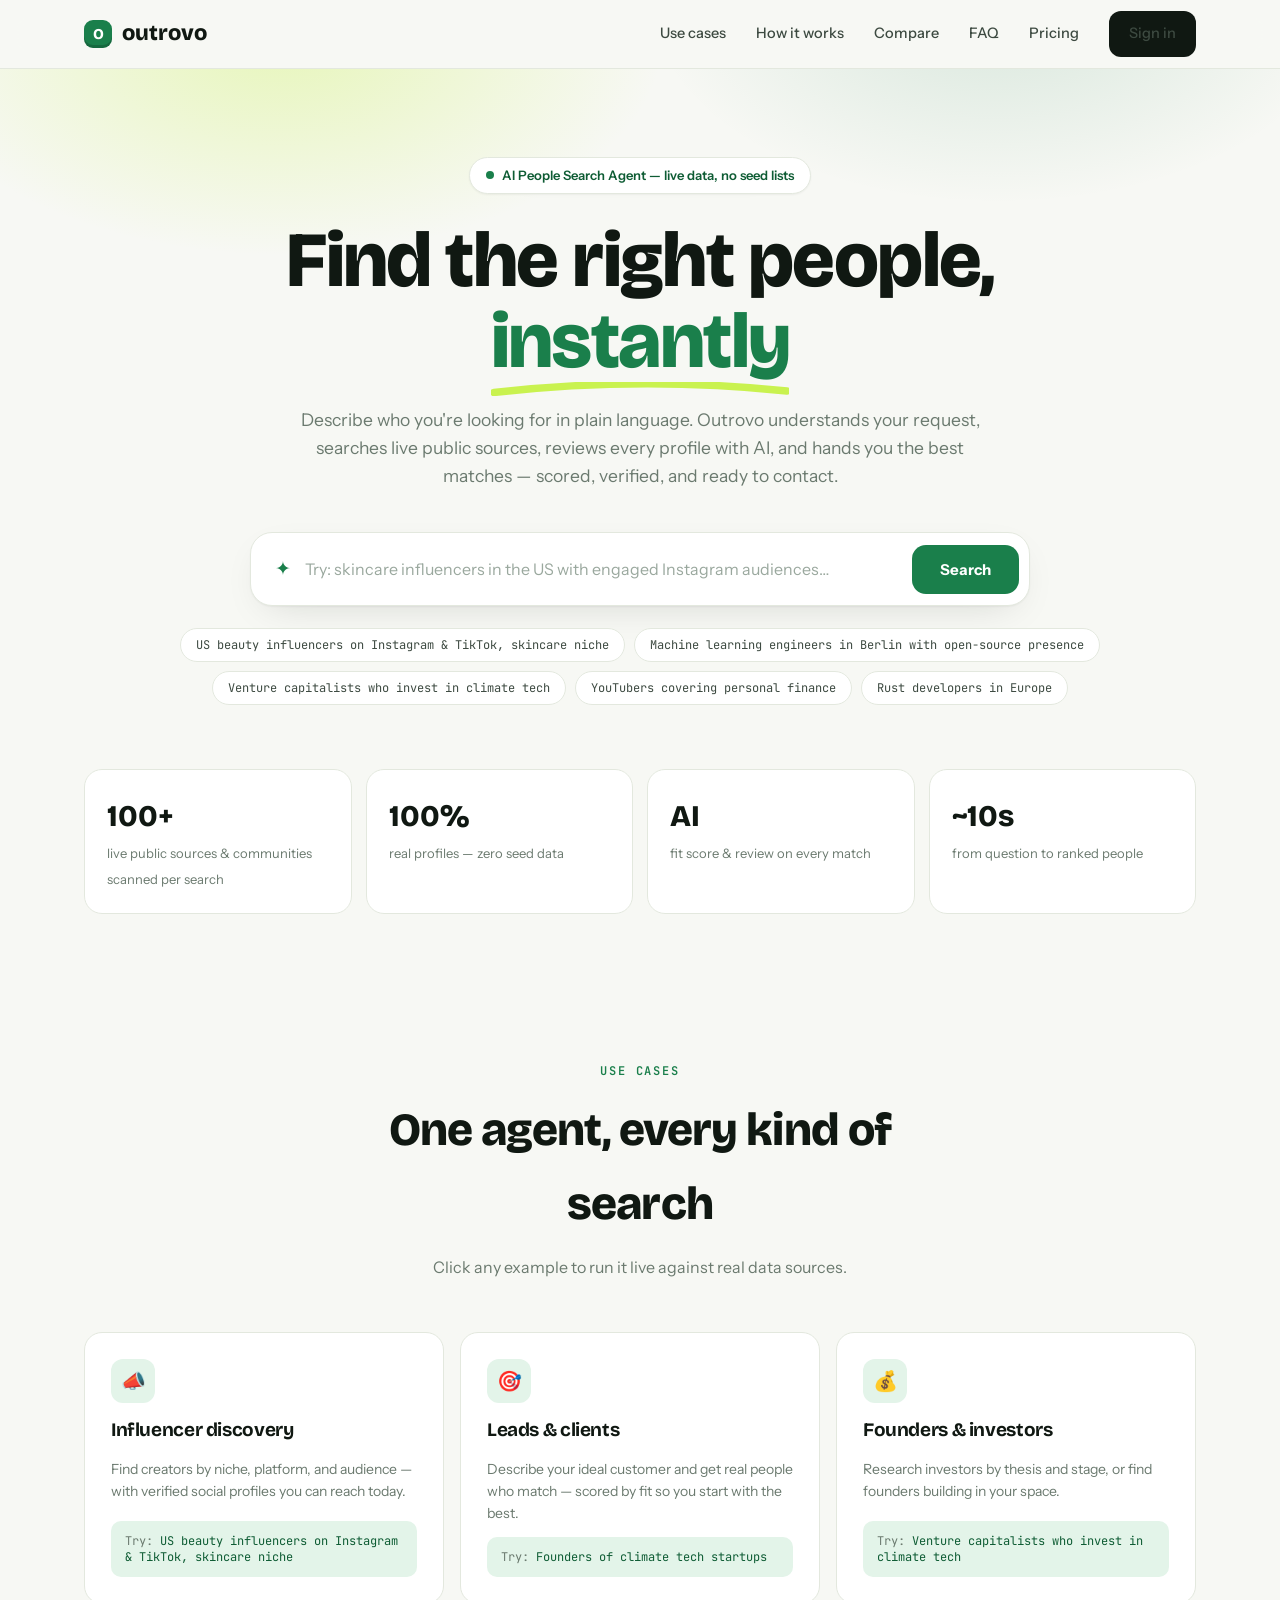
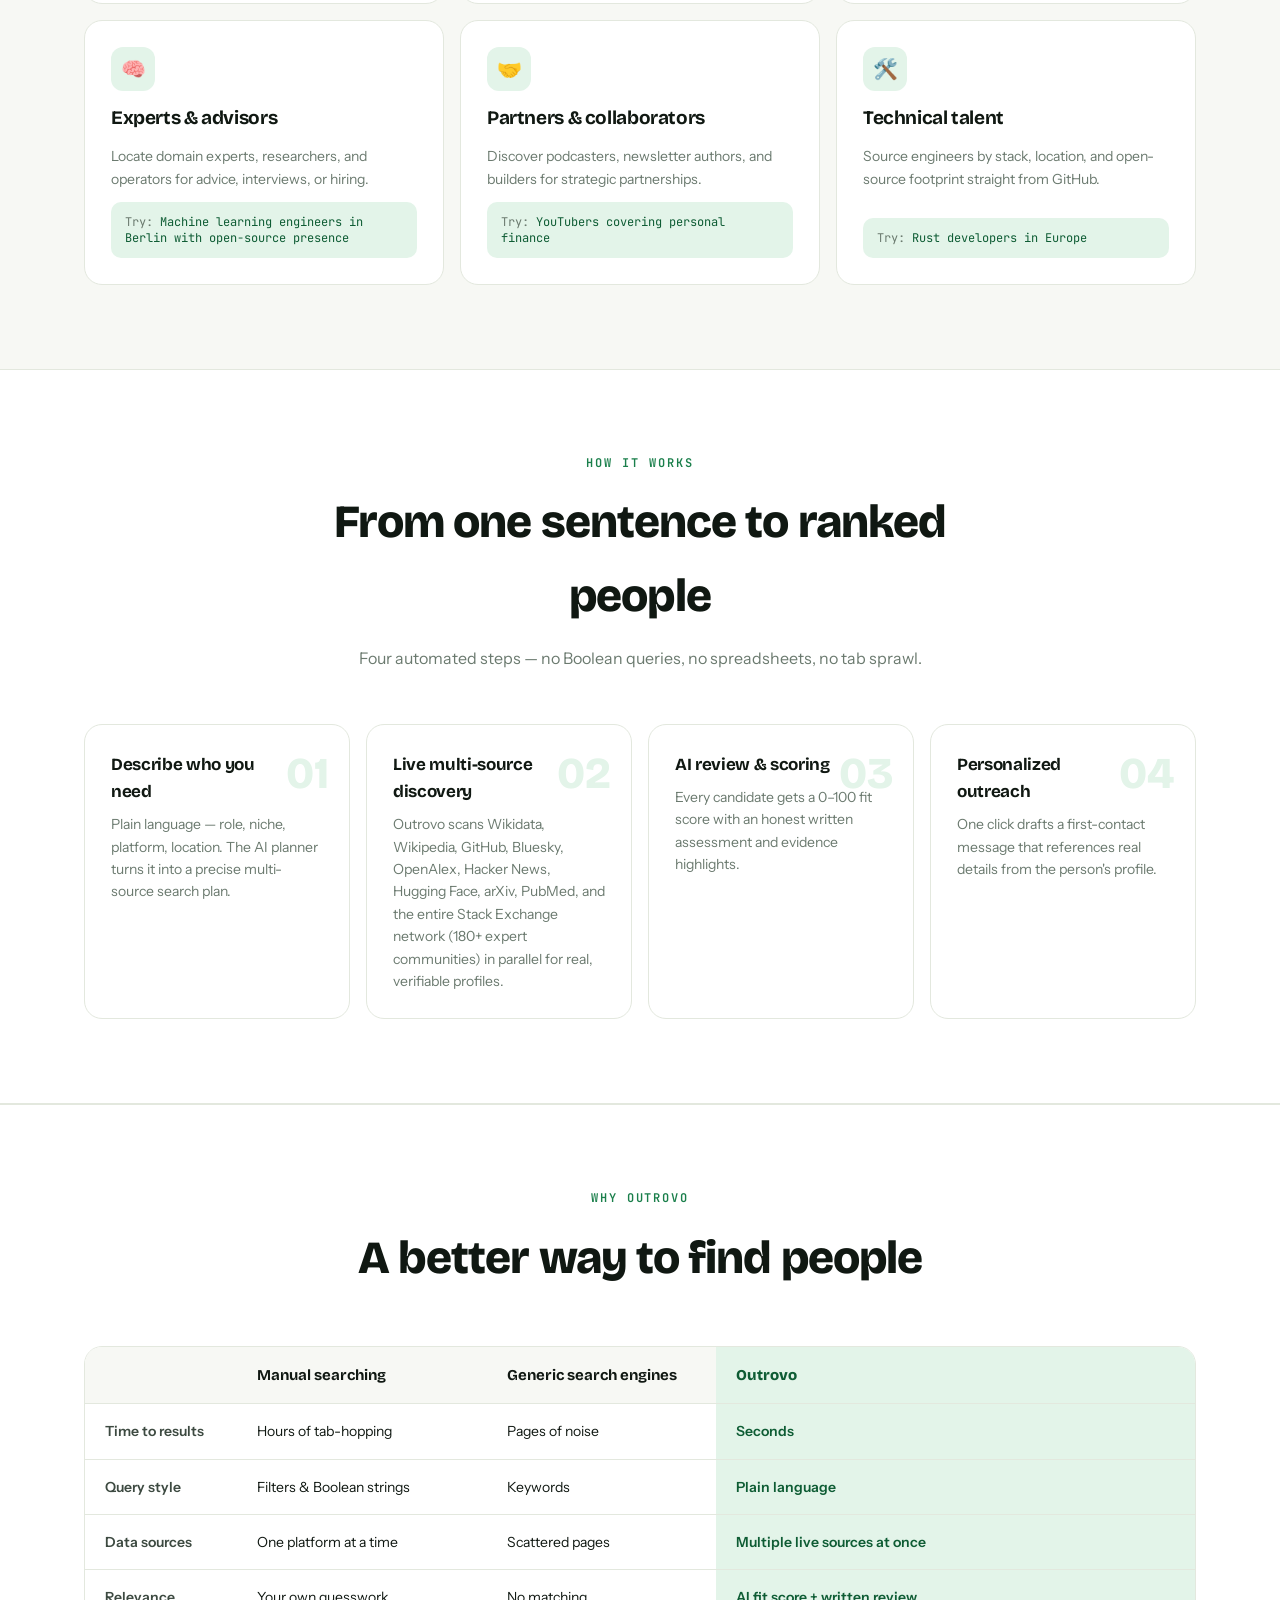
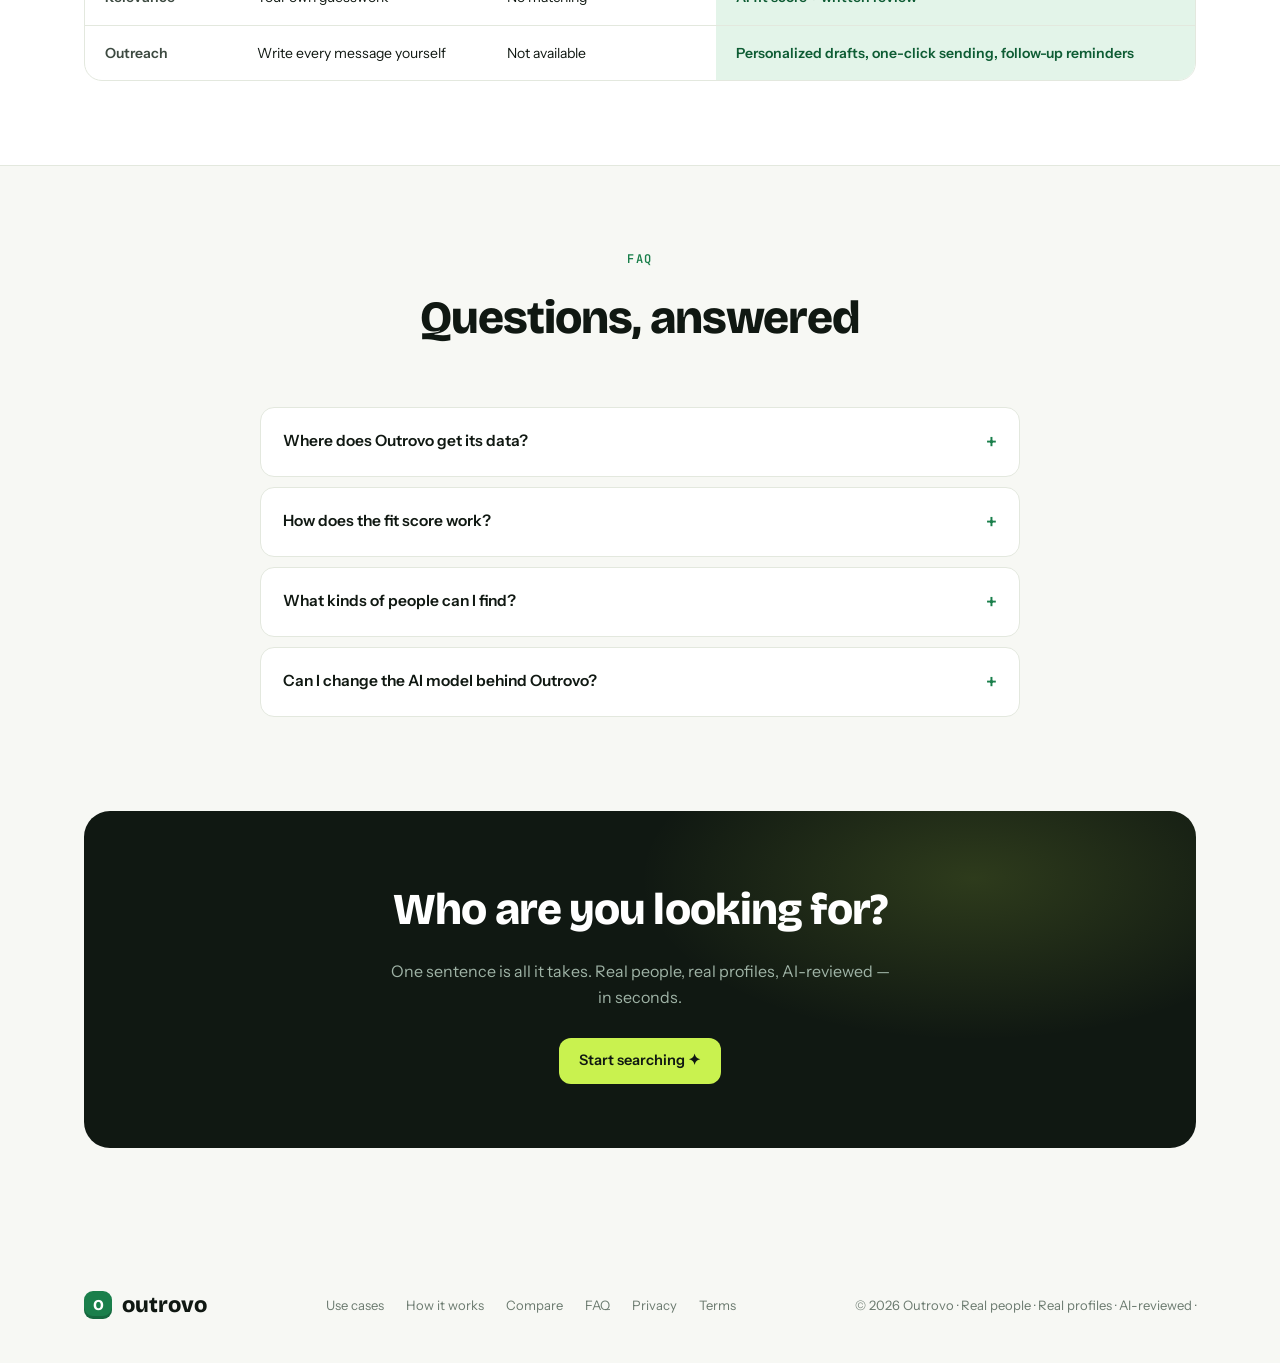
==== commit 83c21a6e: "Expand from 13 to 100+ live sources via 14 new connectors + SE network New keyless public connectors" ====
--- a/static/index.html
+++ b/static/index.html
@@ -514,7 +514,7 @@
     </div>
 
     <div class="stats">
-      <div class="stat"><b>13</b><span>live public data sources available per search</span></div>
+      <div class="stat"><b>100+</b><span>live public sources &amp; communities scanned per search</span></div>
       <div class="stat"><b>100%</b><span>real profiles — zero seed data</span></div>
       <div class="stat"><b>AI</b><span>fit score &amp; review on every match</span></div>
       <div class="stat"><b>~10s</b><span>from question to ranked people</span></div>
@@ -593,7 +593,7 @@
       </div>
       <div class="step">
         <h3>Live multi-source discovery</h3>
-        <p>Outrovo scans Wikidata, Wikipedia, GitHub, Bluesky, Stack Overflow, OpenAlex, Hacker News and more in parallel for real, verifiable profiles.</p>
+        <p>Outrovo scans Wikidata, Wikipedia, GitHub, Bluesky, OpenAlex, Hacker News, Hugging Face, arXiv, PubMed, and the entire Stack Exchange network (180+ expert communities) in parallel for real, verifiable profiles.</p>
       </div>
       <div class="step">
         <h3>AI review &amp; scoring</h3>
@@ -676,7 +676,7 @@
     <div class="faq">
       <details>
         <summary>Where does Outrovo get its data?</summary>
-        <p>Every result comes from live public sources queried at search time — Wikidata, Wikipedia, GitHub, Bluesky, Stack Overflow, OpenAlex, Hacker News, DEV.to, Mastodon, and Product Hunt. There is no seed database and no static lists: if a profile appears, it was fetched and reviewed in real time.</p>
+        <p>Every result comes from live public sources queried at search time — Wikidata, Wikipedia, GitHub, Bluesky, OpenAlex, Hacker News, DEV.to, Mastodon, Product Hunt, YouTube, Hugging Face, npm, arXiv, PubMed, DBLP, Crossref, ORCID, MusicBrainz, Mixcloud, Dailymotion, Open Library, Codeberg, Lobsters, and 180+ Stack Exchange expert communities. There is no seed database and no static lists: if a profile appears, it was fetched and reviewed in real time.</p>
       </details>
       <details>
         <summary>How does the fit score work?</summary>
@@ -1003,8 +1003,7 @@
   const score = c.fit_score || 0;
   const initials = c.name.split(/\s+/).map(w => w[0]).join("").slice(0, 2).toUpperCase();
   const socials = Object.entries(c.platforms || {})
-    .filter(([k]) => SOCIAL_ICONS[k])
-    .map(([k, u]) => `<a class="s-${k}" href="${u}" target="_blank" rel="noopener" title="${k}">${SOCIAL_ICONS[k]}</a>`)
+    .map(([k, u]) => `<a class="s-${k}" href="${u}" target="_blank" rel="noopener" title="${k}">${SOCIAL_ICONS[k] || SOCIAL_ICONS.website}</a>`)
     .join("");
 
   const tr = document.createElement("tr");
